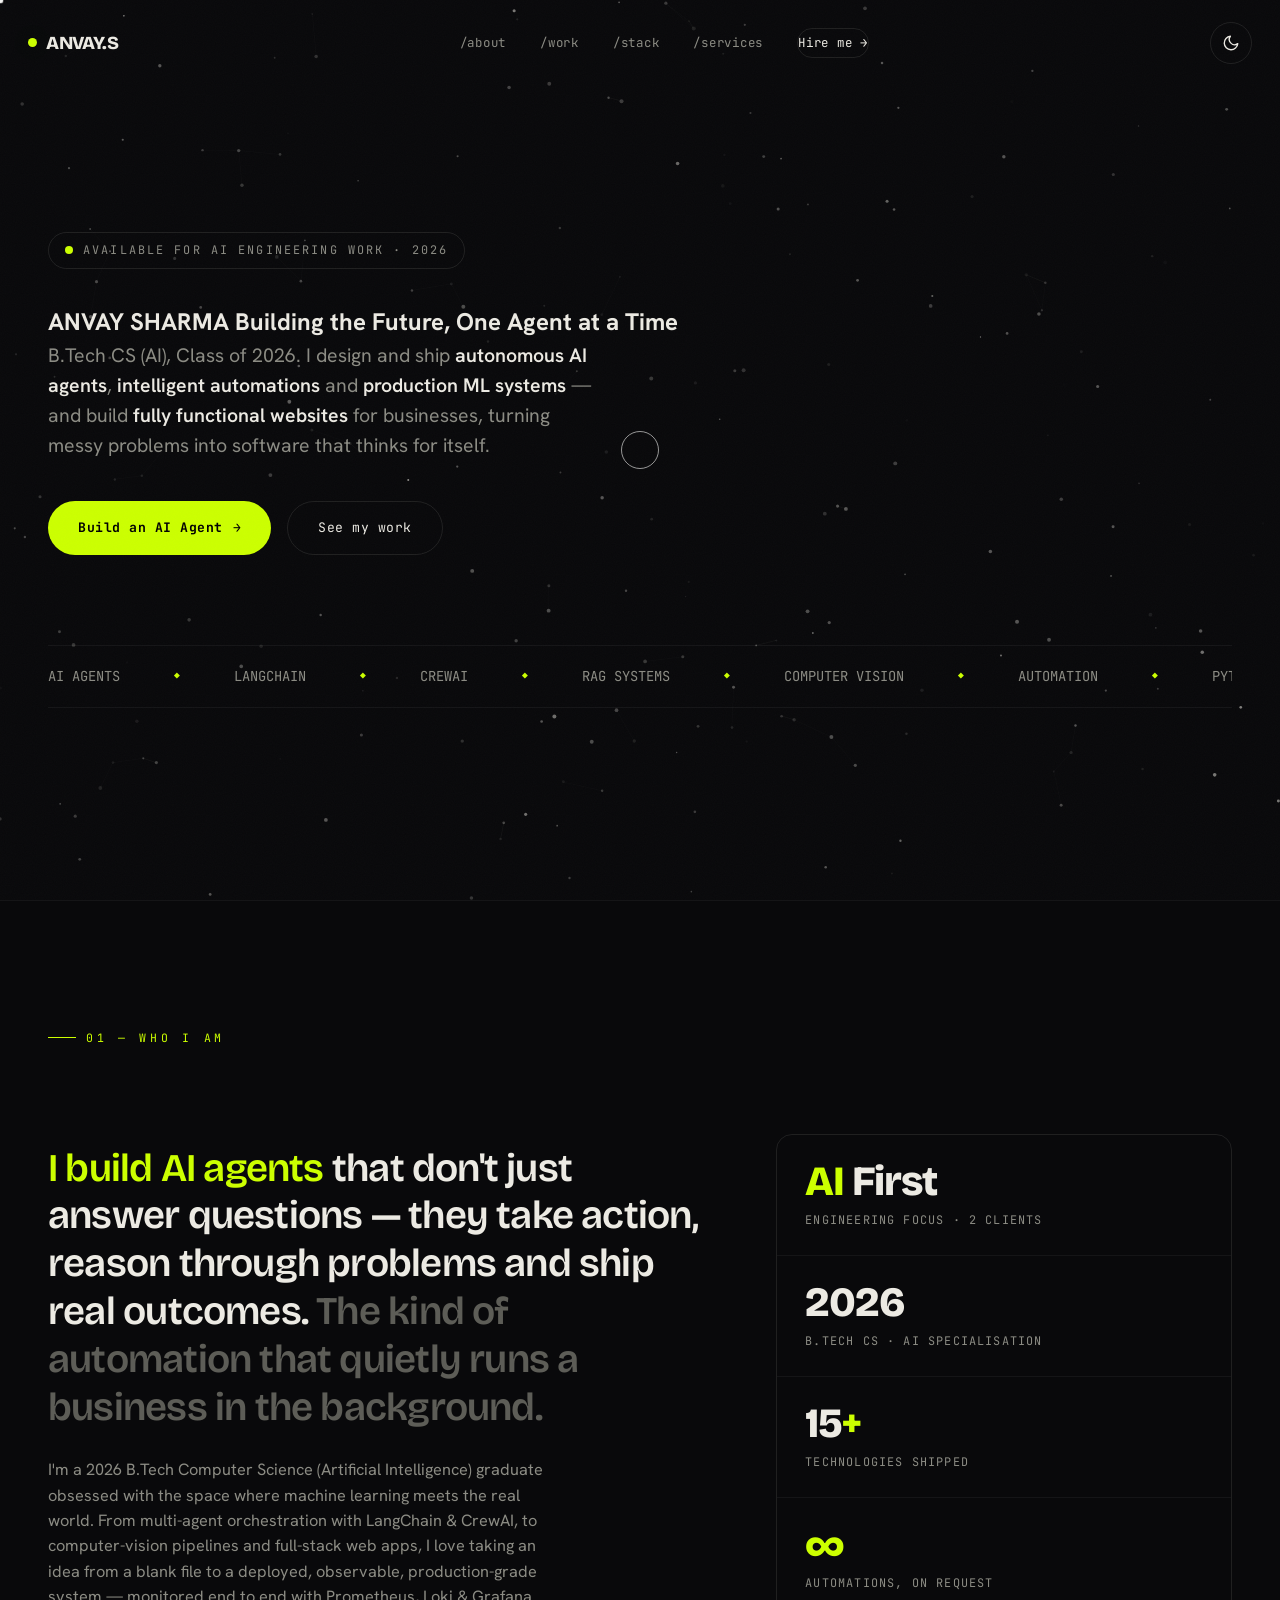
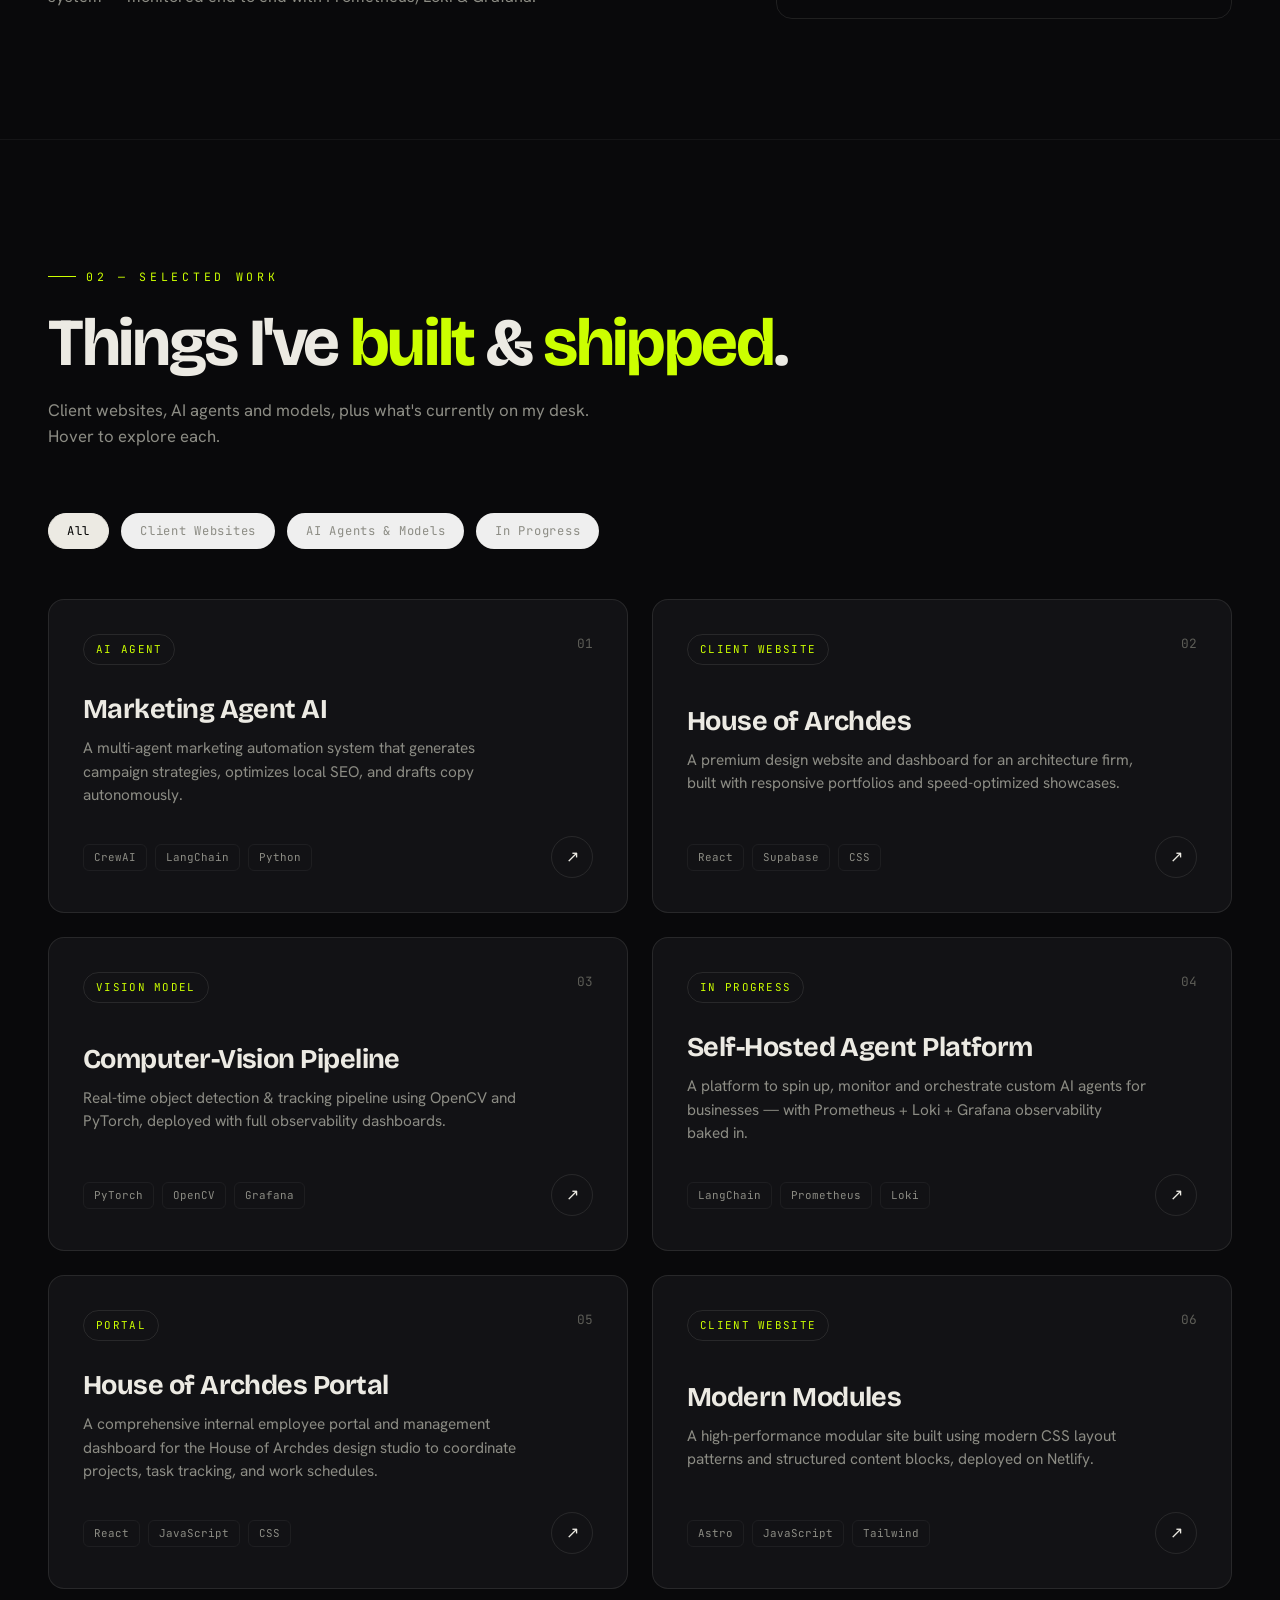
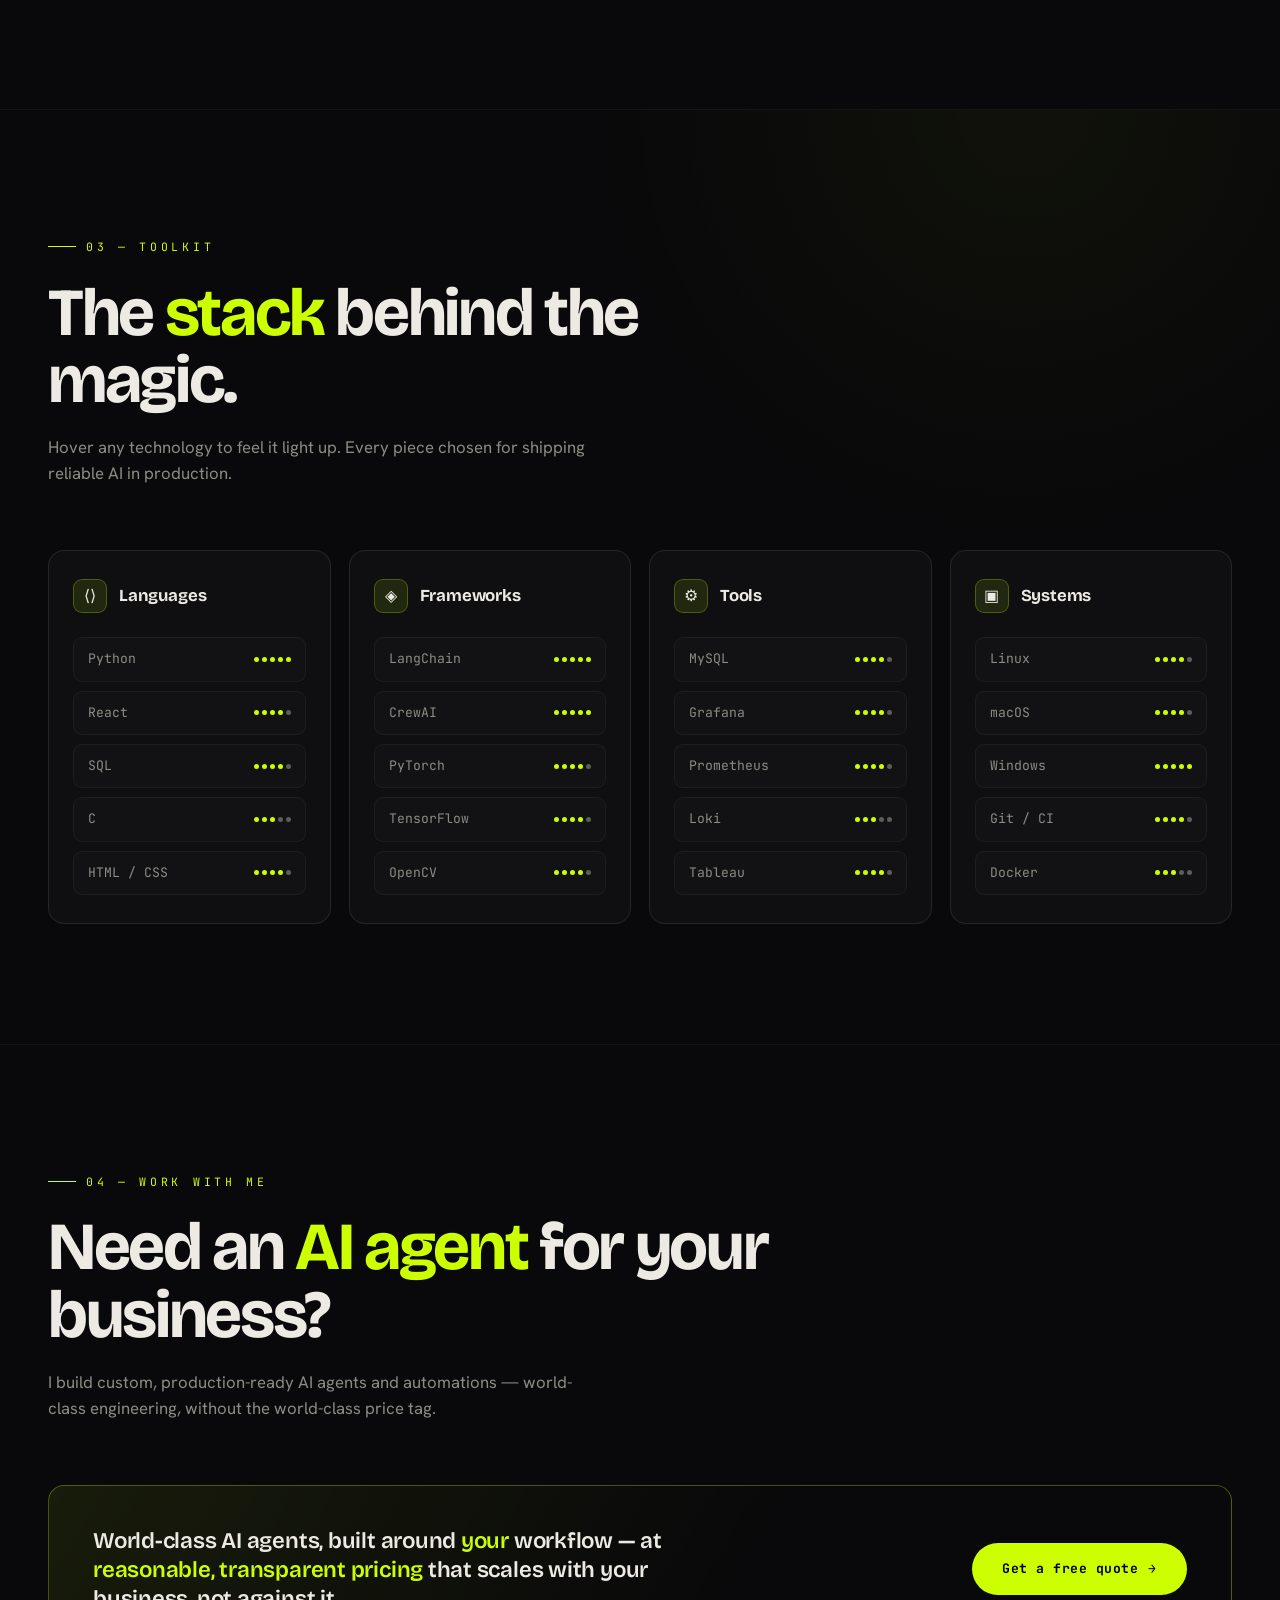
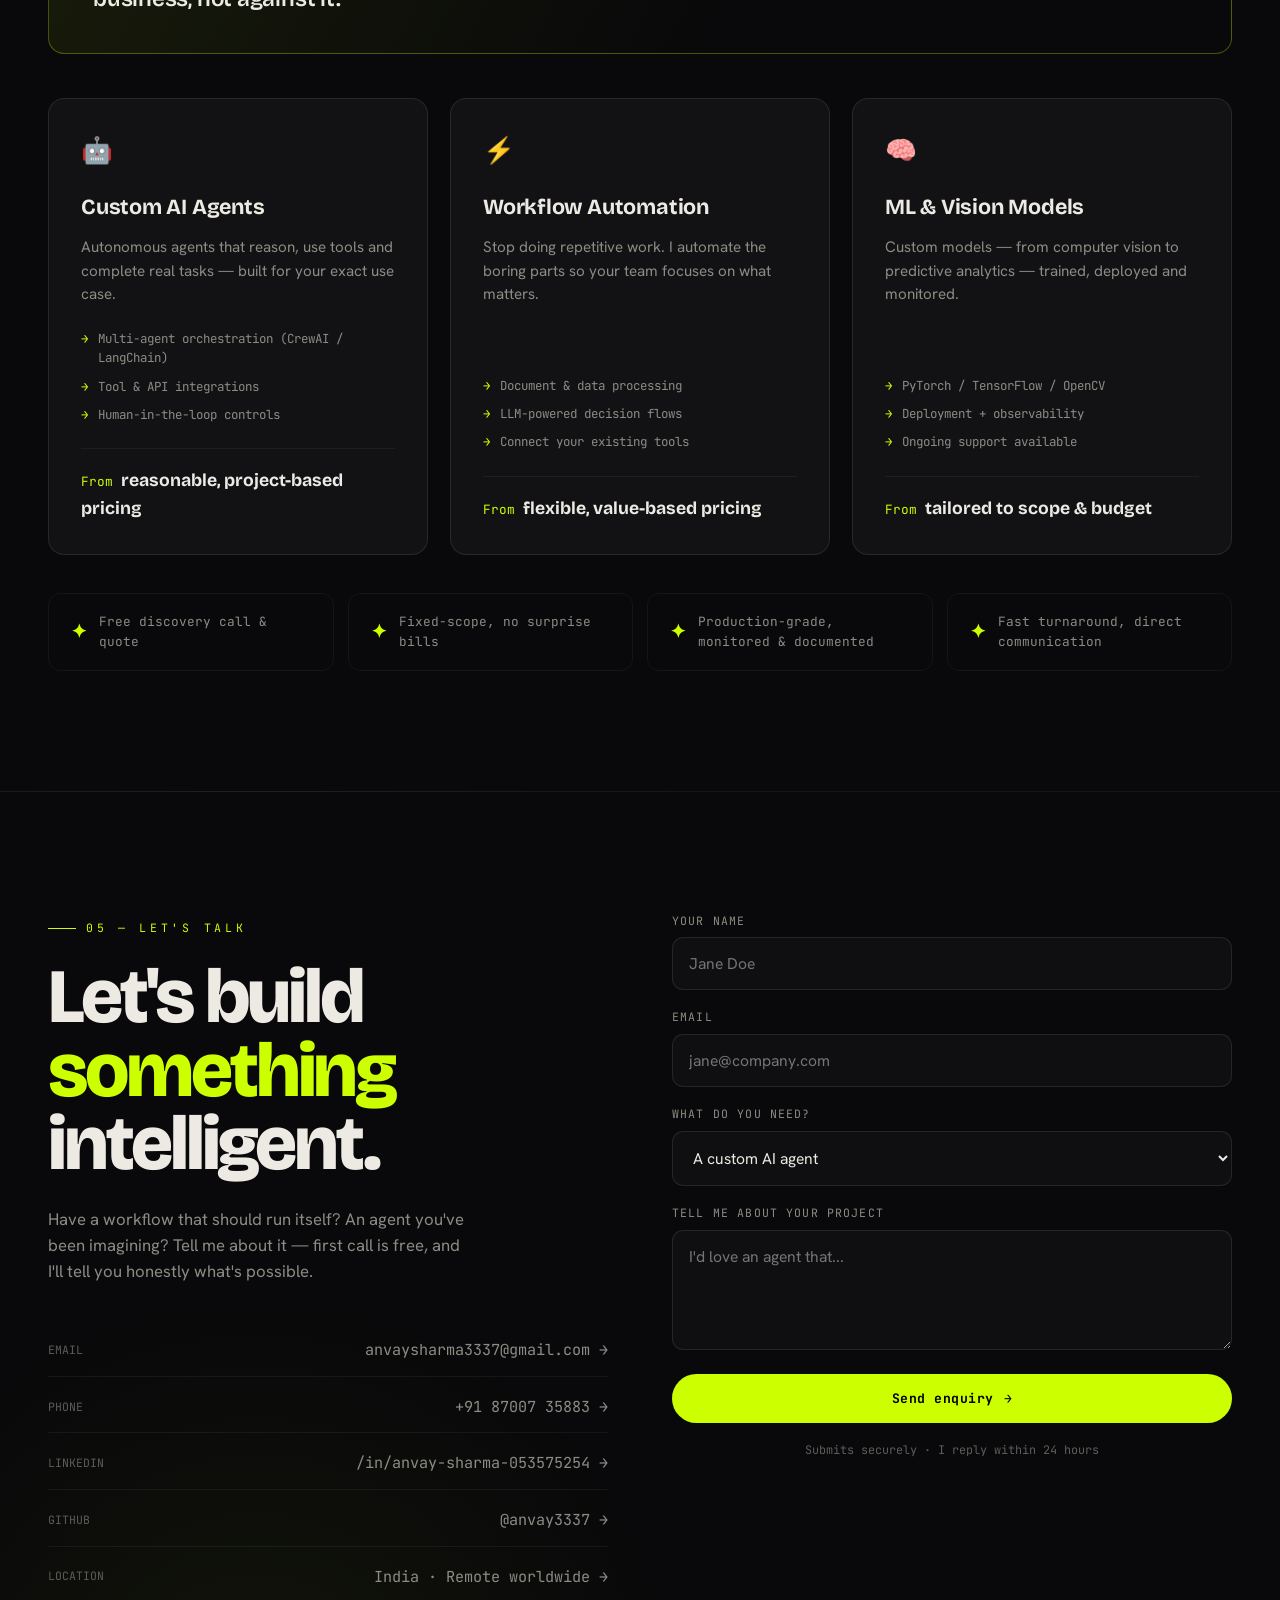
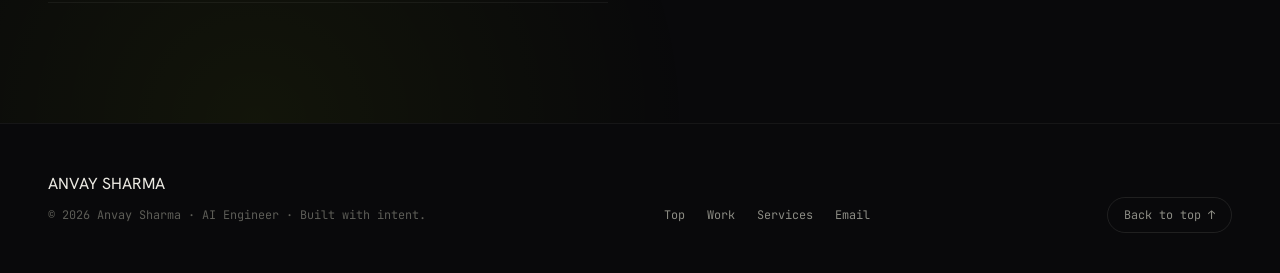
==== anvay-portfolio/index.html @ 5a3b57b2 "Initial commit - portfolio site with local SMTP mailer backend" ====
<!DOCTYPE html>
<html lang="en">
<head>
<meta charset="UTF-8" />
<meta name="viewport" content="width=device-width, initial-scale=1.0" />
<title>Anvay Sharma — Building the Future, One Agent at a Time</title>
<meta name="description" content="Anvay Sharma — AI Engineer. I build world-class AI agents & automations for businesses." />
<link rel="preconnect" href="https://fonts.googleapis.com">
<link rel="preconnect" href="https://fonts.gstatic.com" crossorigin>
<link href="https://fonts.googleapis.com/css2?family=Bricolage+Grotesque:opsz,wght@12..96,400;12..96,600;12..96,700;12..96,800&family=Hanken+Grotesk:wght@400;500;600&family=JetBrains+Mono:wght@400;500;700&display=swap" rel="stylesheet">
<link rel="stylesheet" href="style.css" />
</head>
<body>
<!-- ===================== PRELOADER ===================== -->
<div id="loader">
  <div class="loader-name" id="loaderName"></div>
  <div class="loader-bar"></div>
</div>

<!-- ===================== CUSTOM CURSOR ===================== -->
<div class="cursor-dot" id="cDot"></div>
<div class="cursor-ring" id="cRing"></div>

<!-- ===================== NEURAL CANVAS ===================== -->
<canvas id="neural"></canvas>

<!-- ===================== NAV ===================== -->
<nav id="nav">
  <a href="#hero" class="logo"><span class="dot"></span>ANVAY.S</a>
  <div class="nav-links" id="navLinks">
    <a href="#about">/about</a>
    <a href="#work">/work</a>
    <a href="#stack">/stack</a>
    <a href="#services">/services</a>
    <a href="#contact" class="nav-cta">Hire me →</a>
  </div>
  <button class="theme-toggle" id="themeToggle" aria-label="Toggle light/dark theme">
    <svg class="ic-moon" viewBox="0 0 24 24" fill="none" stroke="currentColor" stroke-width="1.8" stroke-linecap="round" stroke-linejoin="round"><path d="M21 12.8A9 9 0 1 1 11.2 3a7 7 0 0 0 9.8 9.8z"/></svg>
    <svg class="ic-sun" viewBox="0 0 24 24" fill="none" stroke="currentColor" stroke-width="1.8" stroke-linecap="round" stroke-linejoin="round"><circle cx="12" cy="12" r="4.2"/><path d="M12 2v2.5M12 19.5V22M4.2 4.2l1.8 1.8M18 18l1.8 1.8M2 12h2.5M19.5 12H22M4.2 19.8l1.8-1.8M18 6l1.8-1.8"/></svg>
  </button>
  <div class="burger" id="burger"><span></span><span></span><span></span></div>
</nav>

<!-- ===================== HERO ===================== -->
<section id="hero">
  <div class="wrap">
    <div class="hero-status"><span class="live"></span>AVAILABLE FOR AI ENGINEERING WORK · 2026</div>
    <h1 class="hero">
      <span class="line"><span>ANVAY&nbsp;SHARMA</span></span>
      <span class="line tag"><span>Building&nbsp;the&nbsp;Future,</span></span>
      <span class="line tag"><span class="acc">One&nbsp;Agent&nbsp;at&nbsp;a&nbsp;Time</span></span>
    </h1>
    <p class="hero-sub">
      B.Tech CS (AI), Class of 2026. I design and ship <b>autonomous AI agents</b>,
      <b>intelligent automations</b> and <b>production ML systems</b> — and build
      <b>fully functional websites</b> for businesses, turning messy problems into
      software that thinks for itself.
    </p>
    <div class="hero-actions">
      <a href="#services" class="btn btn-primary" data-magnetic>Build an AI Agent <span class="arr">→</span></a>
      <a href="#work" class="btn btn-ghost" data-magnetic>See my work</a>
    </div>

    <div class="hero-marquee">
      <div class="track" id="marqueeTrack">
        <span>AI AGENTS</span><span>LANGCHAIN</span><span>CREWAI</span><span>RAG SYSTEMS</span>
        <span>COMPUTER VISION</span><span>AUTOMATION</span><span>PYTORCH</span><span>TENSORFLOW</span>
      </div>
    </div>
  </div>
</section>

<!-- ===================== ABOUT ===================== -->
<section id="about" class="sec-pad">
  <div class="wrap">
    <div class="sec-head reveal">
      <div class="eyebrow">01 — Who I am</div>
    </div>
    <div class="about-grid">
      <div class="reveal">
        <p class="about-lead">
          <span class="hi">I build AI agents</span> that don't just answer questions —
          they take action, reason through problems and ship real outcomes.
          <span class="dim">The kind of automation that quietly runs a business in the background.</span>
        </p>
        <p class="about-body">
          I'm a 2026 B.Tech Computer Science (Artificial Intelligence) graduate obsessed with the
          space where machine learning meets the real world. From multi-agent orchestration with
          LangChain &amp; CrewAI, to computer-vision pipelines and full-stack web apps, I love taking
          an idea from a blank file to a deployed, observable, production-grade system —
          monitored end to end with Prometheus, Loki &amp; Grafana.
        </p>
      </div>
      <div class="stats reveal d1">
        <div class="stat"><div class="n"><em>AI</em> First</div><div class="l">Engineering Focus · 2 Clients</div></div>
        <div class="stat"><div class="n">2026</div><div class="l">B.Tech CS · AI Specialisation</div></div>
        <div class="stat"><div class="n">15<em>+</em></div><div class="l">Technologies Shipped</div></div>
        <div class="stat"><div class="n"><em>∞</em></div><div class="l">Automations, On Request</div></div>
      </div>
    </div>
  </div>
</section>

<!-- ===================== WORK ===================== -->
<section id="work" class="sec-pad">
  <div class="wrap">
    <div class="sec-head reveal">
      <div class="eyebrow">02 — Selected work</div>
      <h2>Things I've <em>built</em> &amp; <em>shipped</em>.</h2>
      <p>Client websites, AI agents and models, plus what's currently on my desk. Hover to explore each.</p>
    </div>

    <div class="filters reveal d1">
      <button class="filter active" data-filter="all">All</button>
      <button class="filter" data-filter="web">Client Websites</button>
      <button class="filter" data-filter="ai">AI Agents &amp; Models</button>
      <button class="filter" data-filter="wip">In Progress</button>
    </div>

    <!-- =========================================================
         ✏️  EDIT YOUR PROJECTS HERE
         Change data-cat (web / ai / wip), titles, descriptions,
         tech tags and the link in each <a> wrapper / wc-go.
         ========================================================= -->
    <div class="work-grid" id="workGrid">

      <!-- AI AGENT -->
      <div class="work-card reveal" data-cat="ai" data-tilt>
        <div class="wc-top"><span class="wc-tag">AI Agent</span><span class="wc-idx">01</span></div>
        <div class="wc-body">
          <h3>Marketing Agent AI</h3>
          <p>A multi-agent marketing automation system that generates campaign strategies, optimizes local SEO, and drafts copy autonomously.</p>
        </div>
        <div class="wc-foot">
          <div class="wc-stack"><span>CrewAI</span><span>LangChain</span><span>Python</span></div>
          <a href="https://marketingagentai.netlify.app/" class="wc-go" aria-label="View project" target="_blank" rel="noopener noreferrer">↗</a>
        </div>
      </div>

      <!-- CLIENT WEBSITE -->
      <div class="work-card reveal d1" data-cat="web" data-tilt>
        <div class="wc-top"><span class="wc-tag">Client Website</span><span class="wc-idx">02</span></div>
        <div class="wc-body">
          <h3>House of Archdes</h3>
          <p>A premium design website and dashboard for an architecture firm, built with responsive portfolios and speed-optimized showcases.</p>
        </div>
        <div class="wc-foot">
          <div class="wc-stack"><span>React</span><span>Supabase</span><span>CSS</span></div>
          <a href="https://www.houseofarchdes.com/" class="wc-go" aria-label="View project" target="_blank" rel="noopener noreferrer">↗</a>
        </div>
      </div>

      <!-- AI MODEL -->
      <div class="work-card reveal d2" data-cat="ai" data-tilt>
        <div class="wc-top"><span class="wc-tag">Vision Model</span><span class="wc-idx">03</span></div>
        <div class="wc-body">
          <h3>Computer-Vision Pipeline</h3>
          <p>Real-time object detection &amp; tracking pipeline using OpenCV and PyTorch, deployed with full observability dashboards.</p>
        </div>
        <div class="wc-foot">
          <div class="wc-stack"><span>PyTorch</span><span>OpenCV</span><span>Grafana</span></div>
          <a href="#" class="wc-go" aria-label="View project">↗</a>
        </div>
      </div>

      <!-- WIP -->
      <div class="work-card reveal d3" data-cat="wip" data-tilt>
        <div class="wc-top"><span class="wc-tag">In Progress</span><span class="wc-idx">04</span></div>
        <div class="wc-body">
          <h3>Self-Hosted Agent Platform</h3>
          <p>A platform to spin up, monitor and orchestrate custom AI agents for businesses — with Prometheus + Loki + Grafana observability baked in.</p>
        </div>
        <div class="wc-foot">
          <div class="wc-stack"><span>LangChain</span><span>Prometheus</span><span>Loki</span></div>
          <a href="#" class="wc-go" aria-label="View project">↗</a>
        </div>
      </div>

      <!-- PORTAL -->
      <div class="work-card reveal" data-cat="web" data-tilt>
        <div class="wc-top"><span class="wc-tag">Portal</span><span class="wc-idx">05</span></div>
        <div class="wc-body">
          <h3>House of Archdes Portal</h3>
          <p>A comprehensive internal employee portal and management dashboard for the House of Archdes design studio to coordinate projects, task tracking, and work schedules.</p>
        </div>
        <div class="wc-foot">
          <div class="wc-stack"><span>React</span><span>JavaScript</span><span>CSS</span></div>
          <a href="https://hoaportal.netlify.app/" class="wc-go" aria-label="View project" target="_blank" rel="noopener noreferrer">↗</a>
        </div>
      </div>

      <!-- CLIENT WEBSITE -->
      <div class="work-card reveal d1" data-cat="web" data-tilt>
        <div class="wc-top"><span class="wc-tag">Client Website</span><span class="wc-idx">06</span></div>
        <div class="wc-body">
          <h3>Modern Modules</h3>
          <p>A high-performance modular site built using modern CSS layout patterns and structured content blocks, deployed on Netlify.</p>
        </div>
        <div class="wc-foot">
          <div class="wc-stack"><span>Astro</span><span>JavaScript</span><span>Tailwind</span></div>
          <a href="https://modern-modules.netlify.app/" class="wc-go" aria-label="View project" target="_blank" rel="noopener noreferrer">↗</a>
        </div>
      </div>

    </div>
  </div>
</section>

<!-- ===================== TECH STACK ===================== -->
<section id="stack" class="sec-pad">
  <div class="wrap">
    <div class="sec-head reveal">
      <div class="eyebrow">03 — Toolkit</div>
      <h2>The <em>stack</em> behind the magic.</h2>
      <p>Hover any technology to feel it light up. Every piece chosen for shipping reliable AI in production.</p>
    </div>

    <div class="stack-cats">
      <div class="cat reveal" data-tilt>
        <div class="cat-h"><div class="ic">⟨⟩</div><h4>Languages</h4></div>
        <div class="chips">
          <div class="chip">Python <span class="lvl"><i class="on"></i><i class="on"></i><i class="on"></i><i class="on"></i><i class="on"></i></span></div>
          <div class="chip">React <span class="lvl"><i class="on"></i><i class="on"></i><i class="on"></i><i class="on"></i><i></i></span></div>
          <div class="chip">SQL <span class="lvl"><i class="on"></i><i class="on"></i><i class="on"></i><i class="on"></i><i></i></span></div>
          <div class="chip">C <span class="lvl"><i class="on"></i><i class="on"></i><i class="on"></i><i></i><i></i></span></div>
          <div class="chip">HTML / CSS <span class="lvl"><i class="on"></i><i class="on"></i><i class="on"></i><i class="on"></i><i></i></span></div>
        </div>
      </div>

      <div class="cat reveal d1" data-tilt>
        <div class="cat-h"><div class="ic">◈</div><h4>Frameworks</h4></div>
        <div class="chips">
          <div class="chip">LangChain <span class="lvl"><i class="on"></i><i class="on"></i><i class="on"></i><i class="on"></i><i class="on"></i></span></div>
          <div class="chip">CrewAI <span class="lvl"><i class="on"></i><i class="on"></i><i class="on"></i><i class="on"></i><i class="on"></i></span></div>
          <div class="chip">PyTorch <span class="lvl"><i class="on"></i><i class="on"></i><i class="on"></i><i class="on"></i><i></i></span></div>
          <div class="chip">TensorFlow <span class="lvl"><i class="on"></i><i class="on"></i><i class="on"></i><i class="on"></i><i></i></span></div>
          <div class="chip">OpenCV <span class="lvl"><i class="on"></i><i class="on"></i><i class="on"></i><i class="on"></i><i></i></span></div>
        </div>
      </div>

      <div class="cat reveal d2" data-tilt>
        <div class="cat-h"><div class="ic">⚙</div><h4>Tools</h4></div>
        <div class="chips">
          <div class="chip">MySQL <span class="lvl"><i class="on"></i><i class="on"></i><i class="on"></i><i class="on"></i><i></i></span></div>
          <div class="chip">Grafana <span class="lvl"><i class="on"></i><i class="on"></i><i class="on"></i><i class="on"></i><i></i></span></div>
          <div class="chip">Prometheus <span class="lvl"><i class="on"></i><i class="on"></i><i class="on"></i><i class="on"></i><i></i></span></div>
          <div class="chip">Loki <span class="lvl"><i class="on"></i><i class="on"></i><i class="on"></i><i></i><i></i></span></div>
          <div class="chip">Tableau <span class="lvl"><i class="on"></i><i class="on"></i><i class="on"></i><i class="on"></i><i></i></span></div>
        </div>
      </div>

      <div class="cat reveal d3" data-tilt>
        <div class="cat-h"><div class="ic">▣</div><h4>Systems</h4></div>
        <div class="chips">
          <div class="chip">Linux <span class="lvl"><i class="on"></i><i class="on"></i><i class="on"></i><i class="on"></i><i></i></span></div>
          <div class="chip">macOS <span class="lvl"><i class="on"></i><i class="on"></i><i class="on"></i><i class="on"></i><i></i></span></div>
          <div class="chip">Windows <span class="lvl"><i class="on"></i><i class="on"></i><i class="on"></i><i class="on"></i><i class="on"></i></span></div>
          <div class="chip">Git / CI <span class="lvl"><i class="on"></i><i class="on"></i><i class="on"></i><i class="on"></i><i></i></span></div>
          <div class="chip">Docker <span class="lvl"><i class="on"></i><i class="on"></i><i class="on"></i><i></i><i></i></span></div>
        </div>
      </div>
    </div>
  </div>
</section>

<!-- ===================== SERVICES / HIRE ME ===================== -->
<section id="services" class="sec-pad">
  <div class="wrap">
    <div class="sec-head reveal">
      <div class="eyebrow">04 — Work with me</div>
      <h2>Need an <em>AI agent</em> for your business?</h2>
      <p>I build custom, production-ready AI agents and automations — world-class engineering, without the world-class price tag.</p>
    </div>

    <div class="svc-banner reveal">
      <p>World-class AI agents, built around <span>your</span> workflow — at <span>reasonable, transparent pricing</span> that scales with your business, not against it.</p>
      <a href="#contact" class="btn btn-primary" data-magnetic>Get a free quote <span class="arr">→</span></a>
    </div>

    <div class="svc-grid">
      <div class="svc reveal" data-tilt>
        <div class="svc-ic">🤖</div>
        <h3>Custom AI Agents</h3>
        <p>Autonomous agents that reason, use tools and complete real tasks — built for your exact use case.</p>
        <ul>
          <li>Multi-agent orchestration (CrewAI / LangChain)</li>
          <li>Tool &amp; API integrations</li>
          <li>Human-in-the-loop controls</li>
        </ul>
        <div class="price">From <b>reasonable, project-based pricing</b></div>
      </div>

      <div class="svc reveal d1" data-tilt>
        <div class="svc-ic">⚡</div>
        <h3>Workflow Automation</h3>
        <p>Stop doing repetitive work. I automate the boring parts so your team focuses on what matters.</p>
        <ul>
          <li>Document &amp; data processing</li>
          <li>LLM-powered decision flows</li>
          <li>Connect your existing tools</li>
        </ul>
        <div class="price">From <b>flexible, value-based pricing</b></div>
      </div>

      <div class="svc reveal d2" data-tilt>
        <div class="svc-ic">🧠</div>
        <h3>ML &amp; Vision Models</h3>
        <p>Custom models — from computer vision to predictive analytics — trained, deployed and monitored.</p>
        <ul>
          <li>PyTorch / TensorFlow / OpenCV</li>
          <li>Deployment + observability</li>
          <li>Ongoing support available</li>
        </ul>
        <div class="price">From <b>tailored to scope &amp; budget</b></div>
      </div>
    </div>

    <div class="value-strip reveal d1">
      <div><b>✦</b> Free discovery call &amp; quote</div>
      <div><b>✦</b> Fixed-scope, no surprise bills</div>
      <div><b>✦</b> Production-grade, monitored &amp; documented</div>
      <div><b>✦</b> Fast turnaround, direct communication</div>
    </div>
  </div>
</section>

<!-- ===================== CONTACT ===================== -->
<section id="contact" class="sec-pad">
  <div class="wrap">
    <div class="contact-grid">
      <div class="contact-left reveal">
        <div class="eyebrow">05 — Let's talk</div>
        <h2>Let's build <em>something</em> intelligent.</h2>
        <p>Have a workflow that should run itself? An agent you've been imagining? Tell me about it — first call is free, and I'll tell you honestly what's possible.</p>
        <div class="contact-meta">
          <!-- ✏️ EDIT: your real email / links below -->
          <a href="mailto:anvaysharma3337@gmail.com"><span>EMAIL</span>anvaysharma3337@gmail.com →</a>
          <a href="tel:8700735883"><span>PHONE</span>+91 87007 35883 →</a>
          <a href="https://www.linkedin.com/in/anvay-sharma-053575254"><span>LINKEDIN</span>/in/anvay-sharma-053575254 →</a>
          <a href="https://github.com/anvay3337"><span>GITHUB</span>@anvay3337 →</a>
          <a href="#"><span>LOCATION</span>India · Remote worldwide →</a>
        </div>
      </div>

      <div class="reveal d1">
        <div class="form" id="contactForm">
          <div class="field">
            <label for="name">Your name</label>
            <input type="text" id="name" placeholder="Jane Doe" />
          </div>
          <div class="field">
            <label for="email">Email</label>
            <input type="email" id="email" placeholder="jane@company.com" />
          </div>
          <div class="field">
            <label for="type">What do you need?</label>
            <select id="type">
              <option>A custom AI agent</option>
              <option>Workflow automation</option>
              <option>An ML / vision model</option>
              <option>A website or web app</option>
              <option>Not sure yet — let's chat</option>
            </select>
          </div>
          <div class="field">
            <label for="msg">Tell me about your project</label>
            <textarea id="msg" placeholder="I'd love an agent that..."></textarea>
          </div>
          <button class="btn btn-primary" id="sendBtn" data-magnetic>Send enquiry <span class="arr">→</span></button>
          <p class="form-note" id="formNote">Submits securely · I reply within 24 hours</p>
        </div>
      </div>
    </div>
  </div>
</section>

<!-- ===================== FOOTER ===================== -->
<footer>
  <div class="wrap">
    <div class="foot big">ANVAY SHARMA</div>
    <div class="foot">
      <small>© 2026 Anvay Sharma · AI Engineer · Built with intent.</small>
      <div class="foot-links">
        <a href="#hero">Top</a>
        <a href="#work">Work</a>
        <a href="#services">Services</a>
        <a href="mailto:anvaysharma3337@gmail.com">Email</a>
      </div>
      <a href="#hero" class="totop" data-magnetic>Back to top ↑</a>
    </div>
  </div>
</footer>
<script src="script.js"></script>
</body>
</html>
---- anvay-portfolio/style.css ----
/* =================================================================
   DESIGN TOKENS
   ================================================================= */
:root{
  --bg:        #09090b;
  --bg-2:      #0f0f12;
  --bg-card:   #121215;
  --ink:       #ECEAE3;
  --muted:     #8c8c84;
  --muted-2:   #5d5d57;
  --acid:      #CCFF00;        /* electric lime — the signature */
  --acid-dim:  #9bc400;
  --line:      rgba(236,234,227,0.10);
  --line-soft: rgba(236,234,227,0.055);
  --glow:      0 0 60px rgba(204,255,0,0.25);
  --acc:       #CCFF00;        /* readable accent (text) — bright in dark mode */
  --r:         16px;
  --maxw:      1240px;
  --ease:      cubic-bezier(0.16, 1, 0.3, 1);
}

/* ---------- LIGHT THEME ---------- */
body.light{
  --bg:        #F3F1E9;
  --bg-2:      #FBFAF5;
  --bg-card:   #FFFFFF;
  --ink:       #14140F;
  --muted:     #6b6b61;
  --muted-2:   #a3a399;
  --acid:      #CCFF00;        /* keep lime bright for fills/glows */
  --acc:       #4f7000;        /* deep lime for legible accent text */
  --line:      rgba(20,20,15,0.12);
  --line-soft: rgba(20,20,15,0.07);
  --glow:      0 0 50px rgba(204,255,0,0.45);
}
/* foreground accent text uses --acc so it stays legible in light mode */
.eyebrow,.hero h1 .acc,.sec-head h2 em,.about-lead .hi,.wc-tag,
.contact-left h2 em,.svc .price,.value-strip b,
.contact-meta a:hover,.foot-links a:hover{color:var(--acc);}
.eyebrow::before{background:var(--acc);}
.svc li::before{color:var(--acc);}
body.light::after{opacity:0.015;}

/* =================================================================
   RESET / BASE
   ================================================================= */
*{margin:0;padding:0;box-sizing:border-box;}
html{scroll-behavior:smooth;}
body{
  background:var(--bg);
  color:var(--ink);
  font-family:'Hanken Grotesk',sans-serif;
  font-weight:400;
  line-height:1.55;
  overflow-x:hidden;
  -webkit-font-smoothing:antialiased;
  cursor:none;
  transition:background .5s var(--ease),color .5s var(--ease);
}
@media (pointer:coarse){ body{cursor:auto;} }
a{color:inherit;text-decoration:none;}
img{max-width:100%;display:block;}
::selection{background:var(--acid);color:#000;}

/* subtle film grain overlay */
body::after{
  content:"";position:fixed;inset:0;pointer-events:none;z-index:9998;
  opacity:0.025;
  background-image:url("data:image/svg+xml,%3Csvg xmlns='http://www.w3.org/2000/svg' width='120' height='120'%3E%3Cfilter id='n'%3E%3CfeTurbulence type='fractalNoise' baseFrequency='0.9' numOctaves='3'/%3E%3C/filter%3E%3Crect width='100%25' height='100%25' filter='url(%23n)'/%3E%3C/svg%3E");
}

/* =================================================================
   CANVAS  (mouse-reactive neural net)
   ================================================================= */
#neural{position:fixed;inset:0;z-index:0;pointer-events:none;}

/* =================================================================
   CUSTOM CURSOR
   ================================================================= */
.cursor-dot,.cursor-ring{
  position:fixed;top:0;left:0;z-index:9999;pointer-events:none;
  border-radius:50%;transform:translate(-50%,-50%);
  mix-blend-mode:difference;
}
.cursor-dot{width:7px;height:7px;background:#fff;transition:width .25s,height .25s;}
.cursor-ring{
  width:38px;height:38px;border:1px solid rgba(255,255,255,.6);
  transition:width .3s var(--ease),height .3s var(--ease),
             background .3s, border-color .3s;
}
.cursor-ring.hover{width:64px;height:64px;background:rgba(204,255,0,.15);border-color:var(--acid);}
.cursor-ring.text{width:8px;height:8px;background:#fff;border-color:transparent;}
@media (pointer:coarse){.cursor-dot,.cursor-ring{display:none;}}

/* =================================================================
   PRELOADER
   ================================================================= */
#loader{
  position:fixed;inset:0;z-index:10000;background:var(--bg);
  display:flex;align-items:center;justify-content:center;
  transition:opacity .6s,visibility .6s;
}
#loader.done{opacity:0;visibility:hidden;}
.loader-name{
  font-family:'Bricolage Grotesque';font-weight:800;
  font-size:clamp(2rem,9vw,6rem);letter-spacing:-.04em;
  color:var(--ink);overflow:hidden;display:flex;
}
.loader-name span{
  display:inline-block;transform:translateY(110%);
  animation:loadUp .8s var(--ease) forwards;
}
@keyframes loadUp{to{transform:translateY(0);}}
.loader-bar{
  position:absolute;bottom:0;left:0;height:3px;background:var(--acid);
  width:0;animation:loadBar 1.6s var(--ease) forwards;box-shadow:var(--glow);
}
@keyframes loadBar{to{width:100%;}}

/* =================================================================
   LAYOUT HELPERS
   ================================================================= */
.wrap{max-width:var(--maxw);margin:0 auto;padding:0 28px;position:relative;z-index:2;}
section{position:relative;z-index:2;}
.eyebrow{
  font-family:'JetBrains Mono';font-size:.72rem;letter-spacing:.32em;
  text-transform:uppercase;color:var(--acid);display:inline-flex;
  align-items:center;gap:10px;margin-bottom:24px;
}
.eyebrow::before{content:"";width:28px;height:1px;background:var(--acid);display:inline-block;}

/* reveal animation */
.reveal{opacity:0;transform:translateY(40px);transition:opacity .9s var(--ease),transform .9s var(--ease);}
.reveal.in{opacity:1;transform:none;}
.reveal.d1{transition-delay:.08s;} .reveal.d2{transition-delay:.16s;}
.reveal.d3{transition-delay:.24s;} .reveal.d4{transition-delay:.32s;}

/* =================================================================
   NAV
   ================================================================= */
nav{
  position:fixed;top:0;left:0;width:100%;z-index:900;
  display:flex;align-items:center;justify-content:space-between;
  padding:22px 28px;transition:padding .4s,background .4s,backdrop-filter .4s;
  max-width:100vw;
}
nav.scrolled{
  padding:14px 28px;background:rgba(9,9,11,.72);
  backdrop-filter:blur(14px);border-bottom:1px solid var(--line-soft);
}
.logo{
  font-family:'Bricolage Grotesque';font-weight:800;font-size:1.15rem;
  letter-spacing:-.02em;display:flex;align-items:center;gap:9px;
}
.logo .dot{width:9px;height:9px;border-radius:50%;background:var(--acid);box-shadow:var(--glow);
  animation:pulse 2.4s infinite;}
@keyframes pulse{0%,100%{transform:scale(1);opacity:1;}50%{transform:scale(1.4);opacity:.6;}}
.nav-links{display:flex;gap:34px;align-items:center;}
.nav-links a{
  font-family:'JetBrains Mono';font-size:.78rem;letter-spacing:.06em;
  color:var(--muted);position:relative;padding:4px 0;transition:color .3s;
}
.nav-links a::after{content:"";position:absolute;left:0;bottom:-2px;width:0;height:1px;background:var(--acid);transition:width .35s var(--ease);}
.nav-links a:hover{color:var(--ink);}
.nav-links a:hover::after{width:100%;}
.nav-cta{
  border:1px solid var(--line);padding:9px 18px;border-radius:100px;
  color:var(--ink)!important;transition:all .35s var(--ease);
}
.nav-cta:hover{background:var(--acid);color:#000!important;border-color:var(--acid);}
.nav-cta::after{display:none;}
/* theme toggle */
.theme-toggle{
  width:42px;height:42px;border-radius:50%;border:1px solid var(--line);
  display:grid;place-items:center;background:transparent;color:var(--ink);
  cursor:none;transition:all .35s var(--ease);flex-shrink:0;
}
.theme-toggle:hover{background:var(--acid);color:#000;border-color:var(--acid);transform:rotate(20deg);}
.theme-toggle svg{width:18px;height:18px;}
.theme-toggle .ic-sun{display:none;}
body.light .theme-toggle .ic-sun{display:block;}
body.light .theme-toggle .ic-moon{display:none;}
@media(max-width:820px){.theme-toggle{margin-right:54px;}}
.burger{display:none;flex-direction:column;gap:5px;}
.burger span{width:24px;height:2px;background:var(--ink);transition:.3s;}
@media(max-width:820px){
  .nav-links{
    position:fixed;top:0;right:0;height:100vh;width:min(78vw,320px);
    flex-direction:column;justify-content:center;align-items:flex-start;
    padding:0 38px;gap:26px;background:var(--bg-2);
    border-left:1px solid var(--line);transform:translateX(100%);
    transition:transform .5s var(--ease);
  }
  .nav-links.open{transform:translateX(0);}
  .nav-links a{font-size:1.1rem;}
  .burger{display:flex;z-index:901;}
  .burger.open span:nth-child(1){transform:translateY(7px) rotate(45deg);}
  .burger.open span:nth-child(2){opacity:0;}
  .burger.open span:nth-child(3){transform:translateY(-7px) rotate(-45deg);}
}

/* =================================================================
   HERO
   ================================================================= */
#hero{min-height:100vh;display:flex;align-items:center;padding:120px 0 80px;}
.hero-status{
  font-family:'JetBrains Mono';font-size:.74rem;letter-spacing:.18em;
  color:var(--muted);display:inline-flex;align-items:center;gap:10px;
  border:1px solid var(--line);padding:8px 16px;border-radius:100px;margin-bottom:34px;
}
.hero-status .live{width:8px;height:8px;border-radius:50%;background:var(--acid);
  box-shadow:0 0 0 0 rgba(204,255,0,.6);animation:live 1.8s infinite;}
@keyframes live{0%{box-shadow:0 0 0 0 rgba(204,255,0,.5);}70%{box-shadow:0 0 0 10px rgba(204,255,0,0);}100%{box-shadow:0 0 0 0 rgba(204,255,0,0);}}
.hero h1{
  font-family:'Bricolage Grotesque';font-weight:800;
  font-size:clamp(2.8rem,9vw,8.2rem);line-height:.92;letter-spacing:-.045em;
  margin-bottom:30px;
}
.hero h1 .line{display:block;overflow:hidden;}
.hero h1 .line span{display:inline-block;transform:translateY(105%);
  animation:heroUp 1s var(--ease) forwards;}
.hero h1 .line:nth-child(2) span{animation-delay:.12s;}
.hero h1 .line:nth-child(3) span{animation-delay:.24s;}
@keyframes heroUp{to{transform:translateY(0);}}
.hero h1 .out{
  -webkit-text-stroke:1.5px var(--ink);color:transparent;
}
.hero h1 .acc{color:var(--acid);}
.hero h1 .tag{font-size:clamp(1.5rem,4.6vw,4rem);line-height:1.04;letter-spacing:-.03em;}
.hero h1 .line:nth-child(2){margin-top:.14em;}
.hero-sub{
  max-width:560px;font-size:clamp(1rem,2vw,1.22rem);color:var(--muted);
  margin-bottom:40px;opacity:0;animation:fadeIn 1s var(--ease) .5s forwards;
}
.hero-sub b{color:var(--ink);font-weight:600;}
@keyframes fadeIn{to{opacity:1;}}
.hero-actions{display:flex;gap:16px;flex-wrap:wrap;opacity:0;animation:fadeIn 1s var(--ease) .65s forwards;}
.btn{
  font-family:'JetBrains Mono';font-size:.82rem;letter-spacing:.04em;
  padding:16px 30px;border-radius:100px;display:inline-flex;align-items:center;gap:10px;
  transition:transform .25s var(--ease),background .3s,color .3s,box-shadow .3s;
  will-change:transform;
}
.btn-primary{background:var(--acid);color:#000;font-weight:700;}
.btn-primary:hover{box-shadow:var(--glow);}
.btn-ghost{border:1px solid var(--line);color:var(--ink);}
.btn-ghost:hover{border-color:var(--ink);}
.btn .arr{transition:transform .3s var(--ease);}
.btn:hover .arr{transform:translateX(4px);}

.hero-marquee{
  margin-top:90px;border-top:1px solid var(--line-soft);border-bottom:1px solid var(--line-soft);
  padding:18px 0;overflow:hidden;white-space:nowrap;opacity:0;animation:fadeIn 1s var(--ease) .8s forwards;
}
.hero-marquee .track{display:inline-flex;gap:54px;animation:scroll 28s linear infinite;}
.hero-marquee:hover .track{animation-play-state:paused;}
.hero-marquee span{font-family:'JetBrains Mono';font-size:.86rem;color:var(--muted);
  display:inline-flex;align-items:center;gap:54px;}
.hero-marquee span::after{content:"◆";color:var(--acid);font-size:.6rem;}
@keyframes scroll{to{transform:translateX(-50%);}}

/* =================================================================
   SECTION TITLES
   ================================================================= */
.sec-pad{padding:120px 0;}
.sec-head{margin-bottom:64px;max-width:760px;}
.sec-head h2{
  font-family:'Bricolage Grotesque';font-weight:700;
  font-size:clamp(2.1rem,5.5vw,4.2rem);line-height:1;letter-spacing:-.035em;
}
.sec-head h2 em{color:var(--acid);font-style:normal;}
.sec-head p{color:var(--muted);font-size:1.05rem;margin-top:20px;max-width:560px;}
.sec-num{font-family:'JetBrains Mono';font-size:.8rem;color:var(--muted-2);}

/* =================================================================
   ABOUT
   ================================================================= */
#about{border-top:1px solid var(--line-soft);}
.about-grid{display:grid;grid-template-columns:1.3fr .9fr;gap:70px;align-items:center;}
.about-lead{font-family:'Bricolage Grotesque';font-weight:600;
  font-size:clamp(1.5rem,3.4vw,2.45rem);line-height:1.22;letter-spacing:-.02em;}
.about-lead .hi{color:var(--acid);}
.about-lead .dim{color:var(--muted-2);}
.about-body{color:var(--muted);margin-top:26px;font-size:1.02rem;max-width:520px;}
.stats{display:flex;flex-direction:column;gap:0;border:1px solid var(--line);border-radius:var(--r);overflow:hidden;}
.stat{padding:26px 28px;border-bottom:1px solid var(--line-soft);transition:background .35s,padding-left .35s var(--ease);}
.stat:last-child{border-bottom:none;}
.stat:hover{background:var(--bg-card);padding-left:38px;}
.stat .n{font-family:'Bricolage Grotesque';font-weight:800;font-size:2.6rem;letter-spacing:-.03em;color:var(--ink);line-height:1;}
.stat .n em{color:var(--acid);font-style:normal;}
.stat .l{font-family:'JetBrains Mono';font-size:.74rem;letter-spacing:.1em;text-transform:uppercase;color:var(--muted);margin-top:8px;}
@media(max-width:820px){.about-grid{grid-template-columns:1fr;gap:44px;}}

/* =================================================================
   WORK
   ================================================================= */
#work{border-top:1px solid var(--line-soft);}
.filters{display:flex;gap:12px;flex-wrap:wrap;margin-bottom:50px;}
.filter{
  font-family:'JetBrains Mono';font-size:.76rem;letter-spacing:.06em;
  padding:9px 18px;border:1px solid var(--line);border-radius:100px;color:var(--muted);
  transition:all .3s var(--ease);
}
.filter:hover{color:var(--ink);border-color:var(--muted);}
.filter.active{background:var(--ink);color:#000;border-color:var(--ink);}
.work-grid{display:grid;grid-template-columns:repeat(2,1fr);gap:24px;}
.work-card{
  position:relative;background:var(--bg-card);border:1px solid var(--line);
  border-radius:var(--r);padding:34px;overflow:hidden;min-height:300px;
  display:flex;flex-direction:column;justify-content:space-between;
  transition:transform .5s var(--ease),border-color .4s,opacity .4s;
  transform-style:preserve-3d;will-change:transform;
}
.work-card.hide{display:none;}
.work-card::before{
  content:"";position:absolute;inset:0;border-radius:var(--r);opacity:0;
  background:radial-gradient(420px circle at var(--mx,50%) var(--my,50%),rgba(204,255,0,.12),transparent 55%);
  transition:opacity .4s;pointer-events:none;
}
.work-card:hover{border-color:rgba(204,255,0,.4);}
.work-card:hover::before{opacity:1;}
.wc-top{display:flex;align-items:flex-start;justify-content:space-between;}
.wc-tag{
  font-family:'JetBrains Mono';font-size:.68rem;letter-spacing:.12em;
  text-transform:uppercase;padding:6px 12px;border-radius:100px;
  border:1px solid var(--line);color:var(--acid);
}
.wc-idx{font-family:'JetBrains Mono';font-size:.8rem;color:var(--muted-2);}
.wc-body h3{font-family:'Bricolage Grotesque';font-weight:700;font-size:1.7rem;
  letter-spacing:-.02em;margin:30px 0 12px;line-height:1.1;}
.wc-body p{color:var(--muted);font-size:.96rem;max-width:90%;}
.wc-foot{display:flex;align-items:center;justify-content:space-between;margin-top:28px;}
.wc-stack{display:flex;gap:8px;flex-wrap:wrap;}
.wc-stack span{font-family:'JetBrains Mono';font-size:.68rem;color:var(--muted);
  border:1px solid var(--line-soft);padding:4px 10px;border-radius:6px;}
.wc-go{width:42px;height:42px;border-radius:50%;border:1px solid var(--line);
  display:grid;place-items:center;transition:all .35s var(--ease);flex-shrink:0;}
.work-card:hover .wc-go{background:var(--acid);border-color:var(--acid);color:#000;transform:rotate(-45deg);}
@media(max-width:820px){.work-grid{grid-template-columns:1fr;}}

/* =================================================================
   TECH STACK
   ================================================================= */
#stack{border-top:1px solid var(--line-soft);background:
  radial-gradient(900px circle at 80% 0%,rgba(204,255,0,.04),transparent 50%);}
.stack-cats{display:grid;grid-template-columns:repeat(4,1fr);gap:18px;}
.cat{
  border:1px solid var(--line);border-radius:var(--r);padding:28px 24px;
  background:var(--bg-2);transition:transform .4s var(--ease),border-color .4s;
}
.cat:hover{transform:translateY(-6px);border-color:rgba(204,255,0,.3);}
.cat-h{display:flex;align-items:center;gap:12px;margin-bottom:24px;}
.cat-h .ic{width:34px;height:34px;border-radius:9px;display:grid;place-items:center;
  background:rgba(204,255,0,.1);border:1px solid rgba(204,255,0,.25);font-size:1rem;}
.cat-h h4{font-family:'Bricolage Grotesque';font-weight:700;font-size:1.05rem;letter-spacing:-.01em;}
.chips{display:flex;flex-direction:column;gap:9px;}
.chip{
  display:flex;align-items:center;justify-content:space-between;
  font-family:'JetBrains Mono';font-size:.82rem;color:var(--muted);
  padding:11px 14px;border-radius:9px;background:var(--bg-card);
  border:1px solid var(--line-soft);cursor:none;
  transition:all .3s var(--ease);
}
.chip:hover{color:#000;background:var(--acid);border-color:var(--acid);transform:translateX(6px);}
.chip .lvl{display:flex;gap:3px;}
.chip .lvl i{width:5px;height:5px;border-radius:50%;background:var(--muted-2);transition:background .3s;}
.chip:hover .lvl i{background:#000;}
.chip .lvl i.on{background:var(--acid);}
.chip:hover .lvl i.on{background:#000;}
@media(max-width:980px){.stack-cats{grid-template-columns:repeat(2,1fr);}}
@media(max-width:520px){.stack-cats{grid-template-columns:1fr;}}

/* =================================================================
   SERVICES / HIRE ME  (the conversion section)
   ================================================================= */
#services{border-top:1px solid var(--line-soft);}
.svc-banner{
  border:1px solid rgba(204,255,0,.3);border-radius:var(--r);
  background:linear-gradient(120deg,rgba(204,255,0,.08),transparent 60%);
  padding:40px 44px;margin-bottom:44px;display:flex;align-items:center;
  justify-content:space-between;gap:30px;flex-wrap:wrap;
}
.svc-banner p{font-family:'Bricolage Grotesque';font-weight:600;font-size:1.4rem;
  letter-spacing:-.01em;max-width:640px;line-height:1.3;}
.svc-banner p span{color:var(--acid);}
.svc-grid{display:grid;grid-template-columns:repeat(3,1fr);gap:22px;}
.svc{
  border:1px solid var(--line);border-radius:var(--r);padding:32px;
  background:var(--bg-card);position:relative;overflow:hidden;
  transition:transform .45s var(--ease),border-color .4s;display:flex;flex-direction:column;
}
.svc:hover{transform:translateY(-8px);border-color:rgba(204,255,0,.45);}
.svc-ic{font-size:1.6rem;margin-bottom:20px;}
.svc h3{font-family:'Bricolage Grotesque';font-weight:700;font-size:1.35rem;letter-spacing:-.01em;margin-bottom:12px;}
.svc p{color:var(--muted);font-size:.95rem;margin-bottom:22px;flex:1;}
.svc ul{list-style:none;display:flex;flex-direction:column;gap:9px;margin-bottom:24px;}
.svc li{font-family:'JetBrains Mono';font-size:.78rem;color:var(--muted);display:flex;gap:10px;align-items:flex-start;}
.svc li::before{content:"→";color:var(--acid);}
.svc .price{font-family:'JetBrains Mono';font-size:.8rem;color:var(--acid);
  padding-top:18px;border-top:1px solid var(--line-soft);}
.svc .price b{font-family:'Bricolage Grotesque';font-size:1.1rem;color:var(--ink);}
@media(max-width:980px){.svc-grid{grid-template-columns:1fr;}}

/* value strip */
.value-strip{display:flex;gap:14px;flex-wrap:wrap;margin-top:38px;}
.value-strip div{flex:1;min-width:200px;border:1px solid var(--line-soft);border-radius:12px;
  padding:18px 22px;font-family:'JetBrains Mono';font-size:.8rem;color:var(--muted);
  display:flex;gap:12px;align-items:center;transition:border-color .3s,color .3s;}
.value-strip div:hover{border-color:var(--acid);color:var(--ink);}
.value-strip b{color:var(--acid);font-size:1.2rem;}

/* =================================================================
   CONTACT
   ================================================================= */
#contact{border-top:1px solid var(--line-soft);
  background:radial-gradient(800px circle at 20% 100%,rgba(204,255,0,.05),transparent 55%);}
.contact-grid{display:grid;grid-template-columns:1fr 1fr;gap:64px;align-items:start;}
.contact-left h2{font-family:'Bricolage Grotesque';font-weight:800;
  font-size:clamp(2.4rem,6vw,5rem);line-height:.96;letter-spacing:-.04em;}
.contact-left h2 em{color:var(--acid);font-style:normal;}
.contact-left p{color:var(--muted);margin-top:24px;font-size:1.05rem;max-width:420px;}
.contact-meta{margin-top:40px;display:flex;flex-direction:column;gap:4px;}
.contact-meta a{font-family:'JetBrains Mono';font-size:.95rem;padding:14px 0;
  border-bottom:1px solid var(--line-soft);display:flex;justify-content:space-between;
  align-items:center;color:var(--muted);transition:color .3s,padding-left .3s var(--ease);}
.contact-meta a:hover{color:var(--acid);padding-left:10px;}
.contact-meta a span{color:var(--muted-2);font-size:.72rem;}

.form{display:flex;flex-direction:column;gap:18px;}
.field{display:flex;flex-direction:column;gap:8px;}
.field label{font-family:'JetBrains Mono';font-size:.72rem;letter-spacing:.1em;text-transform:uppercase;color:var(--muted);}
.field input,.field textarea,.field select{
  background:var(--bg-2);border:1px solid var(--line);border-radius:11px;
  padding:15px 16px;color:var(--ink);font-family:'Hanken Grotesk';font-size:.98rem;
  transition:border-color .3s,background .3s;cursor:none;
}
.field input:focus,.field textarea:focus,.field select:focus{
  outline:none;border-color:var(--acid);background:var(--bg-card);}
.field textarea{resize:vertical;min-height:120px;}
.form .btn-primary{justify-content:center;border:none;cursor:none;margin-top:6px;}
.form-note{font-family:'JetBrains Mono';font-size:.74rem;color:var(--muted-2);text-align:center;}
@media(max-width:820px){.contact-grid{grid-template-columns:1fr;gap:48px;}}

/* =================================================================
   FOOTER
   ================================================================= */
footer{border-top:1px solid var(--line-soft);padding:48px 0 40px;}
.foot{display:flex;justify-content:space-between;align-items:center;gap:24px;flex-wrap:wrap;}
.foot .big{font-family:'Bricolage Grotesque';font-weight:800;font-size:clamp(3rem,16vw,11rem);
  letter-spacing:-.05em;line-height:.8;color:transparent;-webkit-text-stroke:1px var(--line);
  width:100%;text-align:center;margin-bottom:30px;user-select:none;}
.foot small{font-family:'JetBrains Mono';font-size:.74rem;color:var(--muted-2);}
.foot-links{display:flex;gap:22px;}
.foot-links a{font-family:'JetBrains Mono';font-size:.74rem;color:var(--muted);transition:color .3s;}
.foot-links a:hover{color:var(--acid);}
.totop{font-family:'JetBrains Mono';font-size:.74rem;color:var(--muted);
  border:1px solid var(--line);border-radius:100px;padding:8px 16px;transition:all .3s var(--ease);}
.totop:hover{background:var(--acid);color:#000;border-color:var(--acid);}
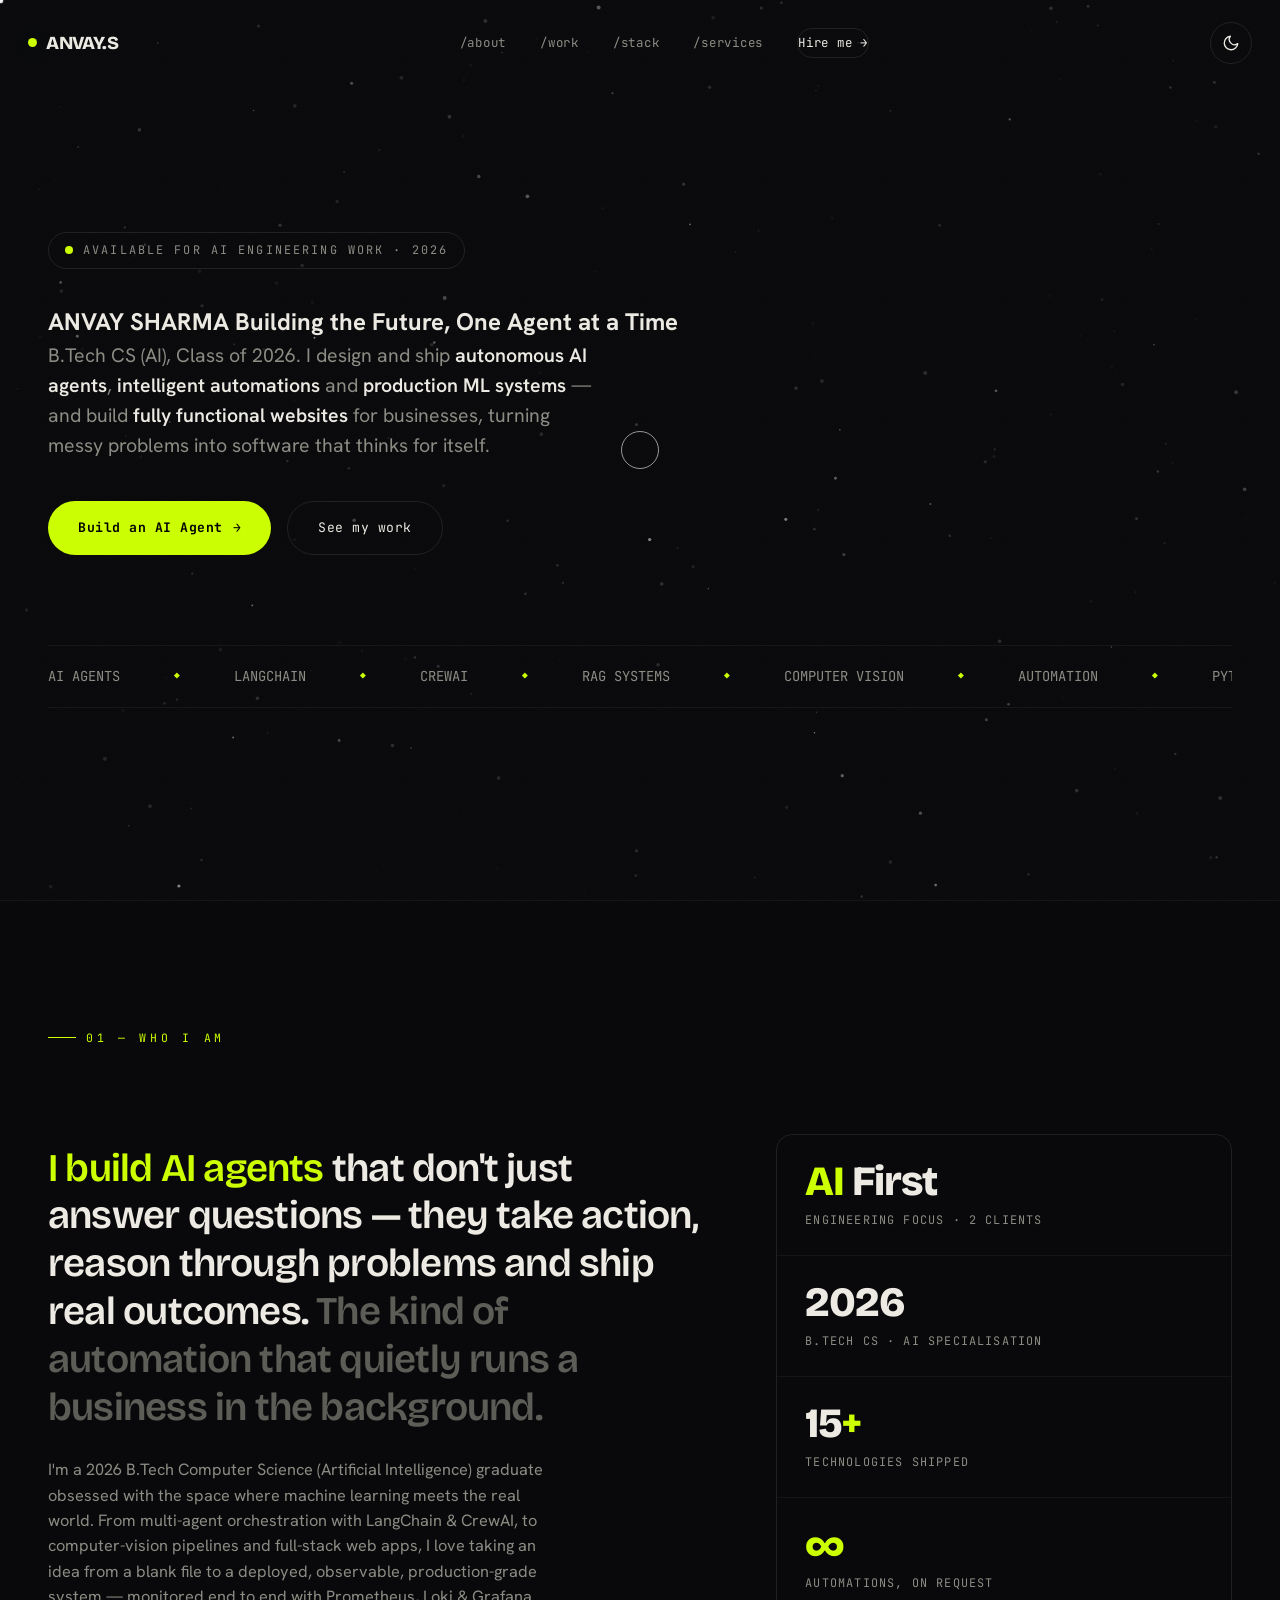
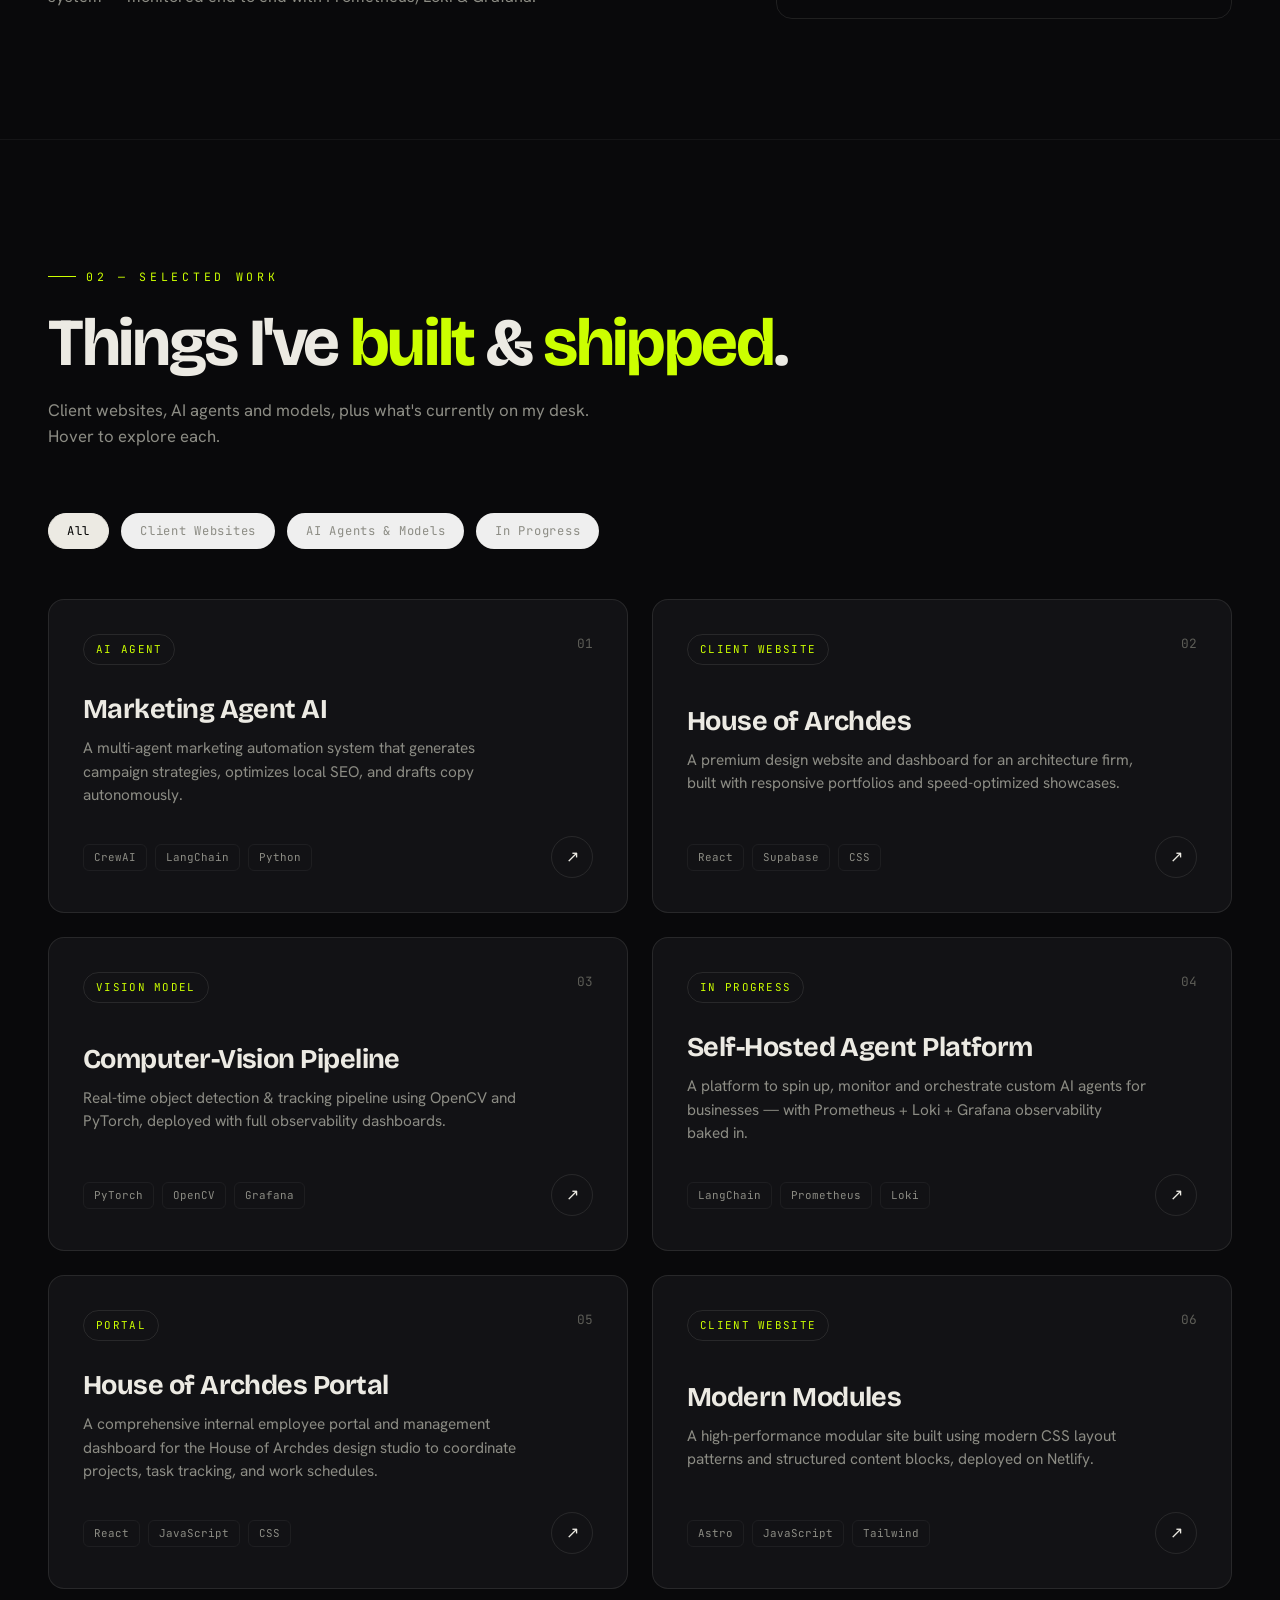
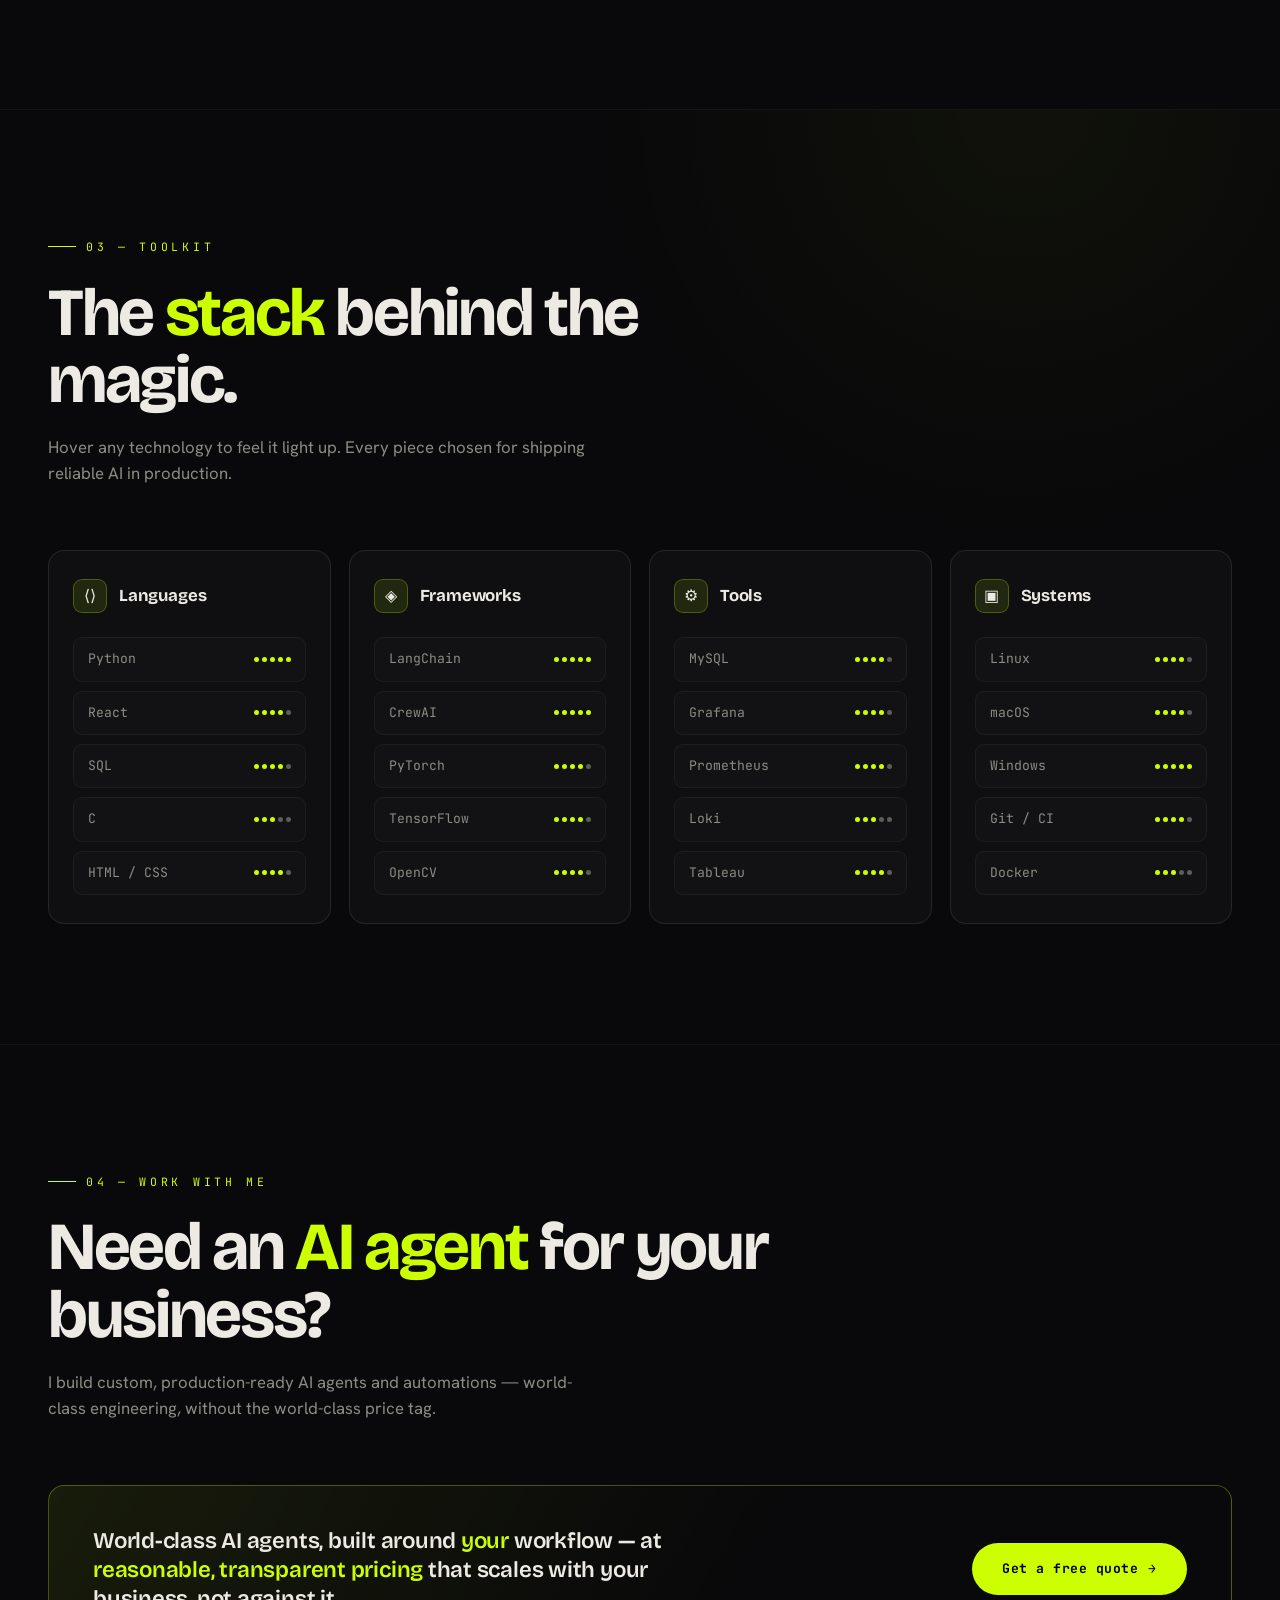
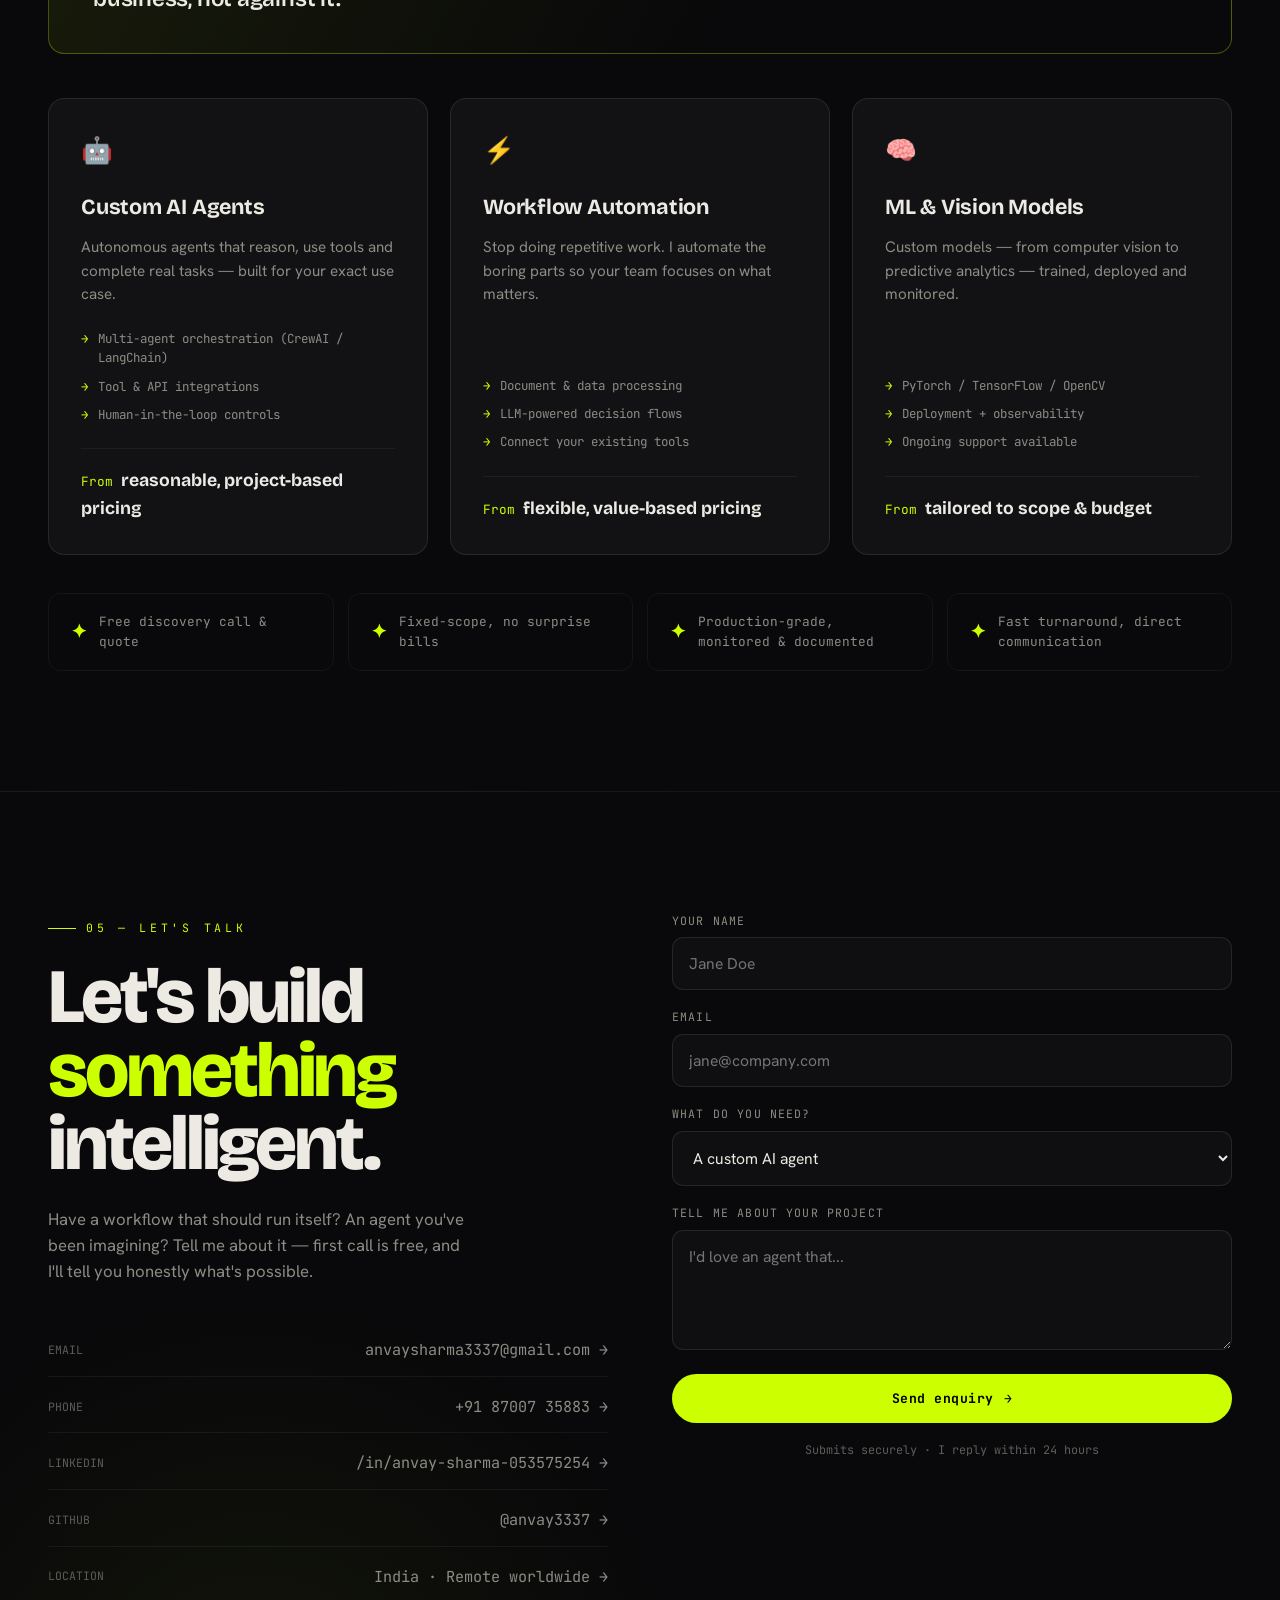
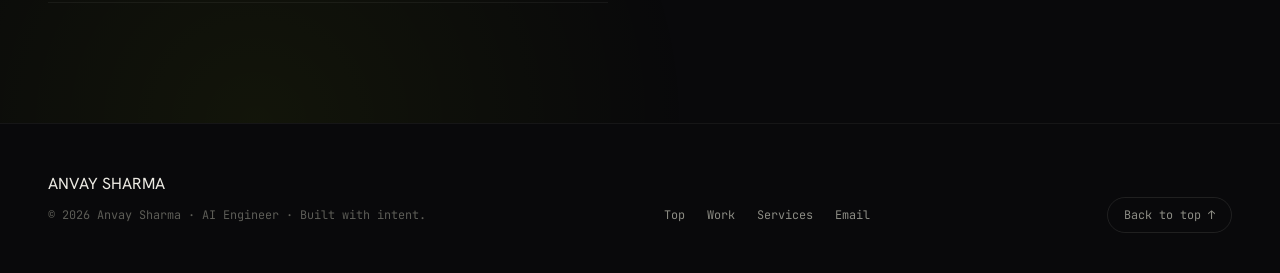
==== commit 99906add: "chore: update window title to just 'Anvay Sharma'" ====
--- a/anvay-portfolio/index.html
+++ b/anvay-portfolio/index.html
@@ -3,7 +3,7 @@
 <head>
 <meta charset="UTF-8" />
 <meta name="viewport" content="width=device-width, initial-scale=1.0" />
-<title>Anvay Sharma — Building the Future, One Agent at a Time</title>
+<title>Anvay Sharma</title>
 <meta name="description" content="Anvay Sharma — AI Engineer. I build world-class AI agents & automations for businesses." />
 <link rel="preconnect" href="https://fonts.googleapis.com">
 <link rel="preconnect" href="https://fonts.gstatic.com" crossorigin>
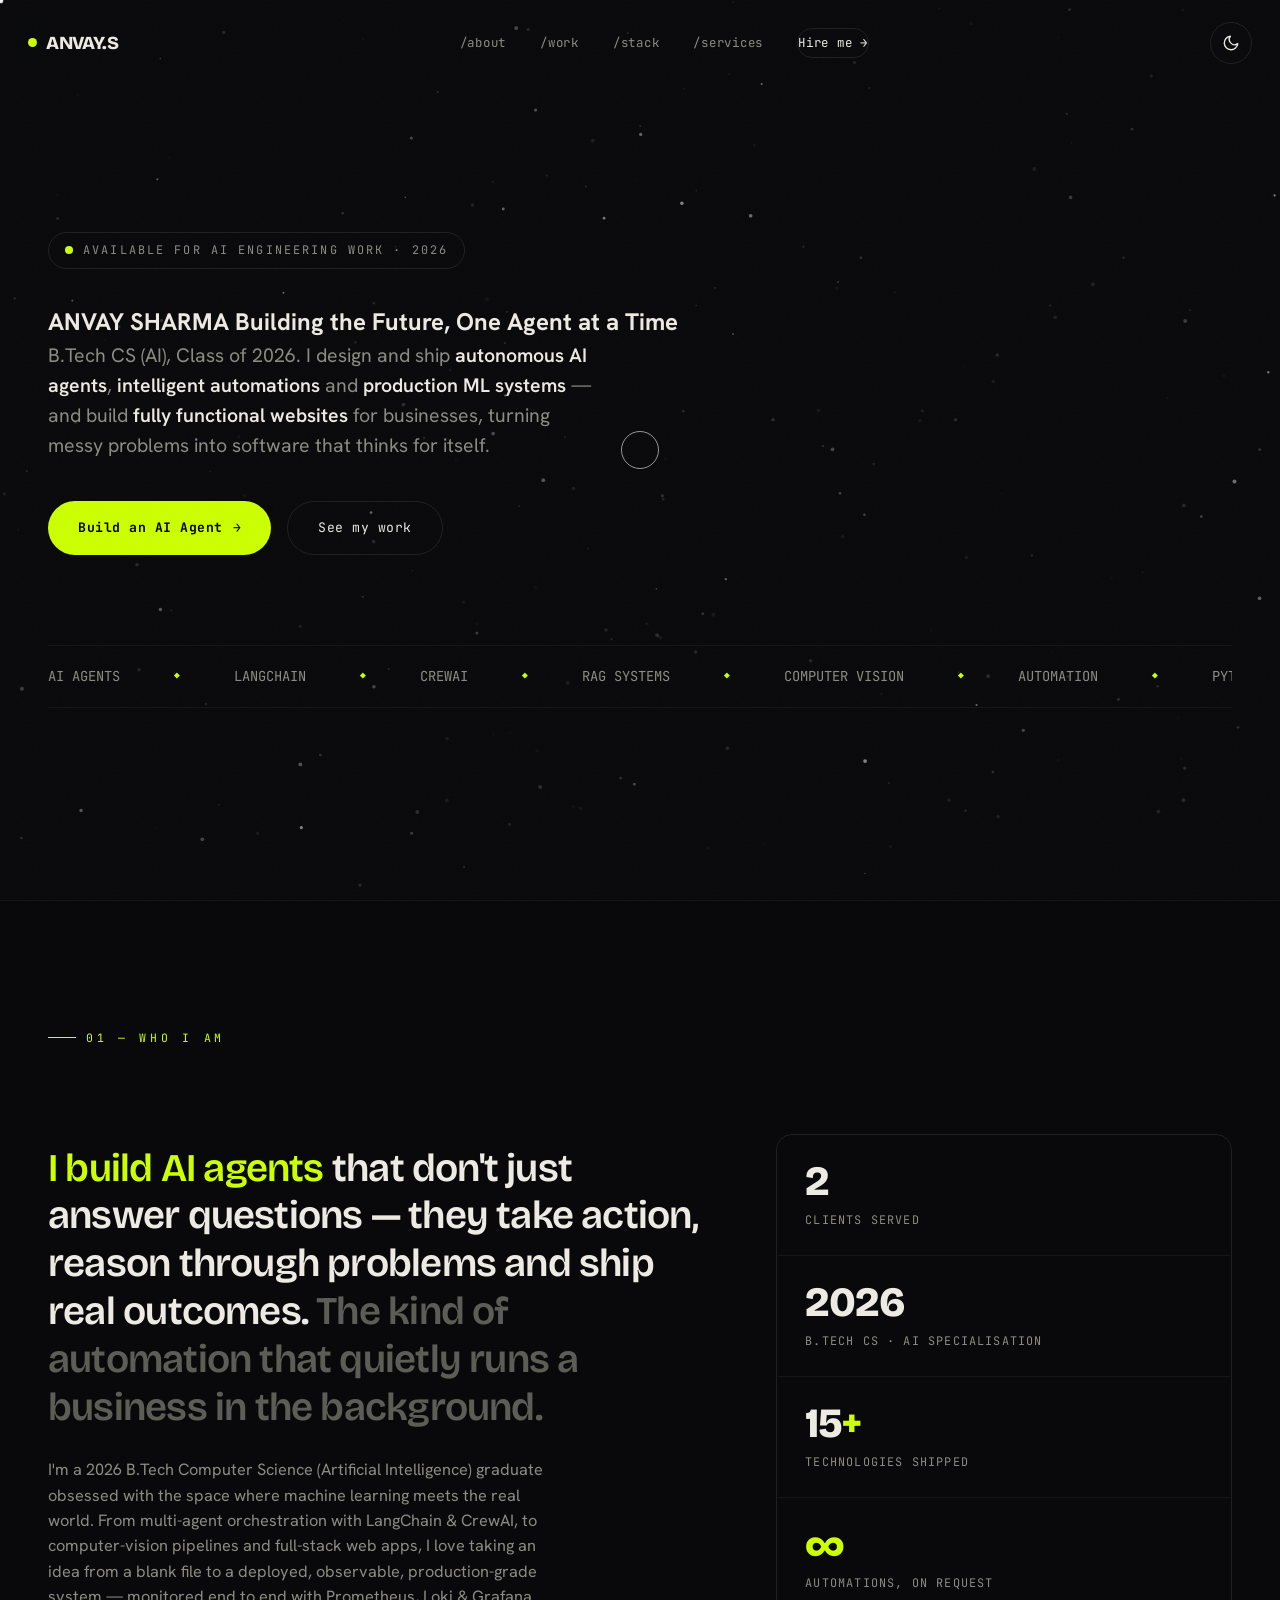
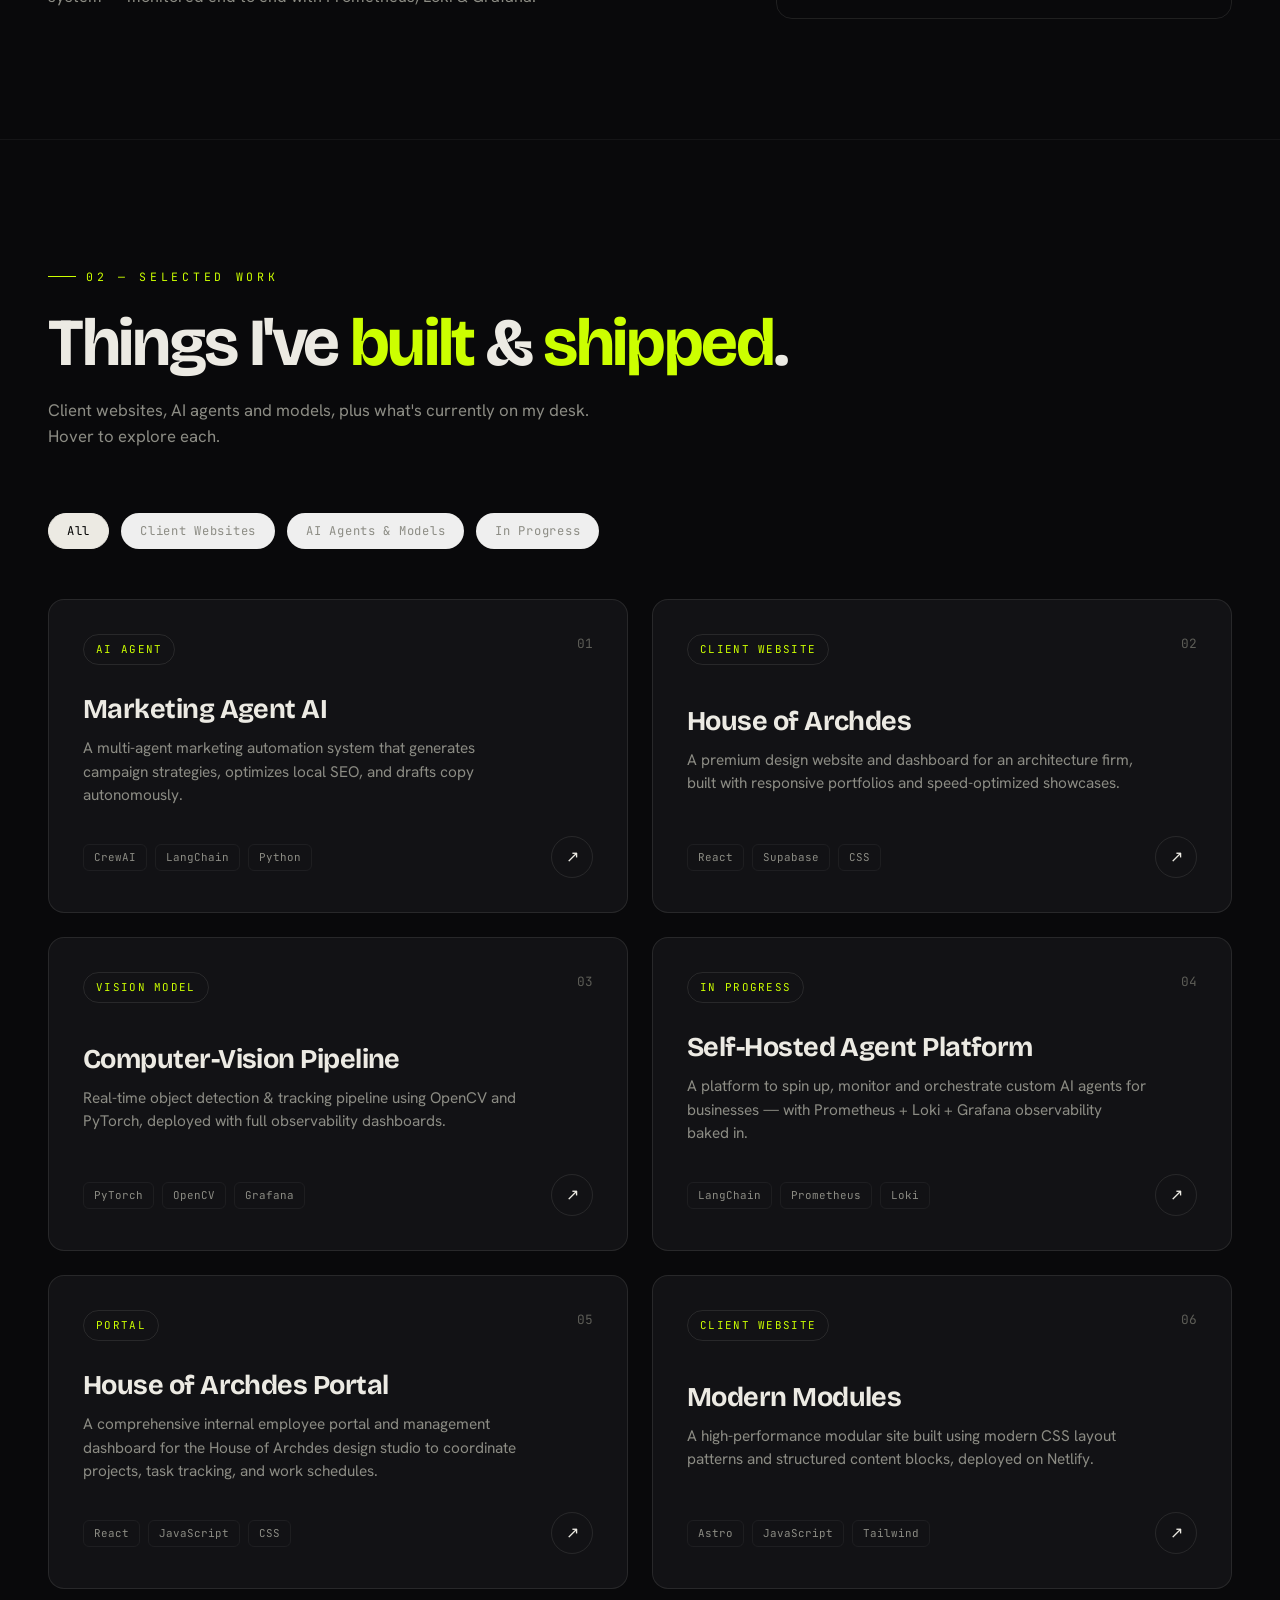
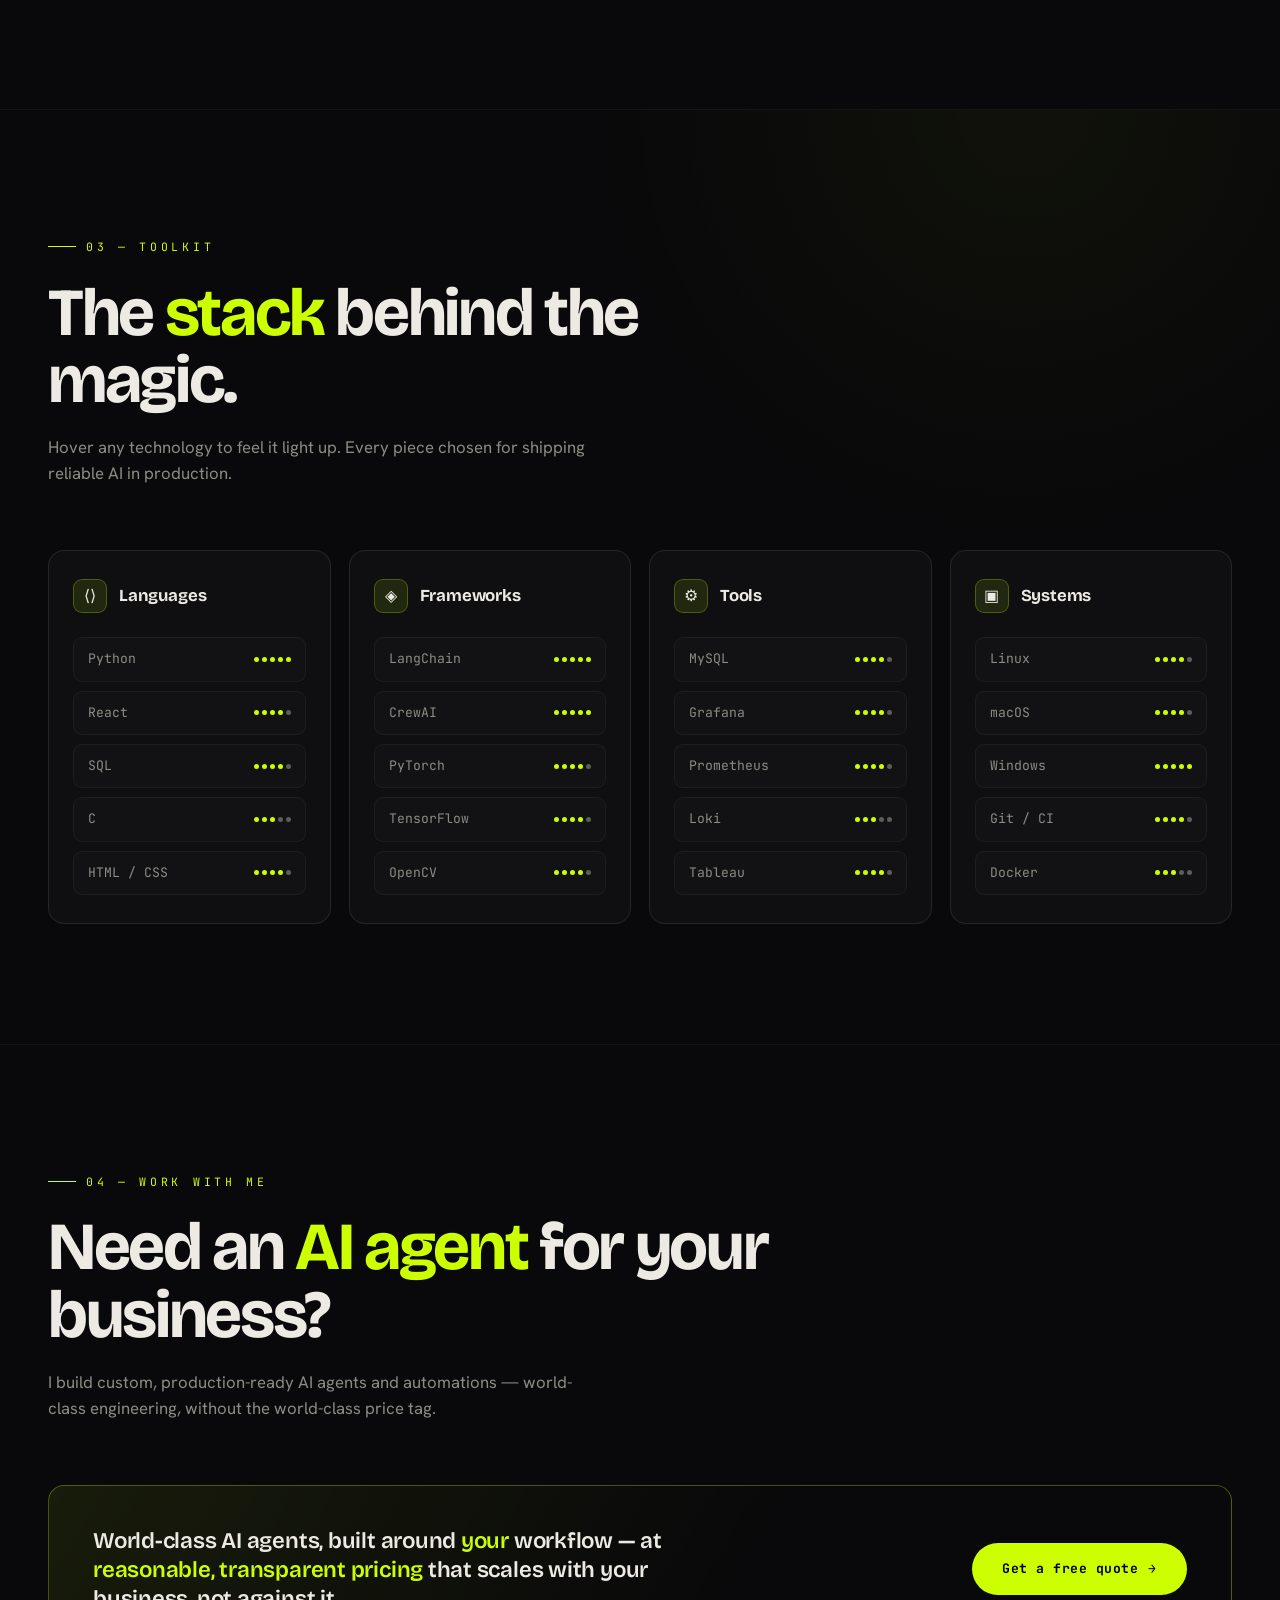
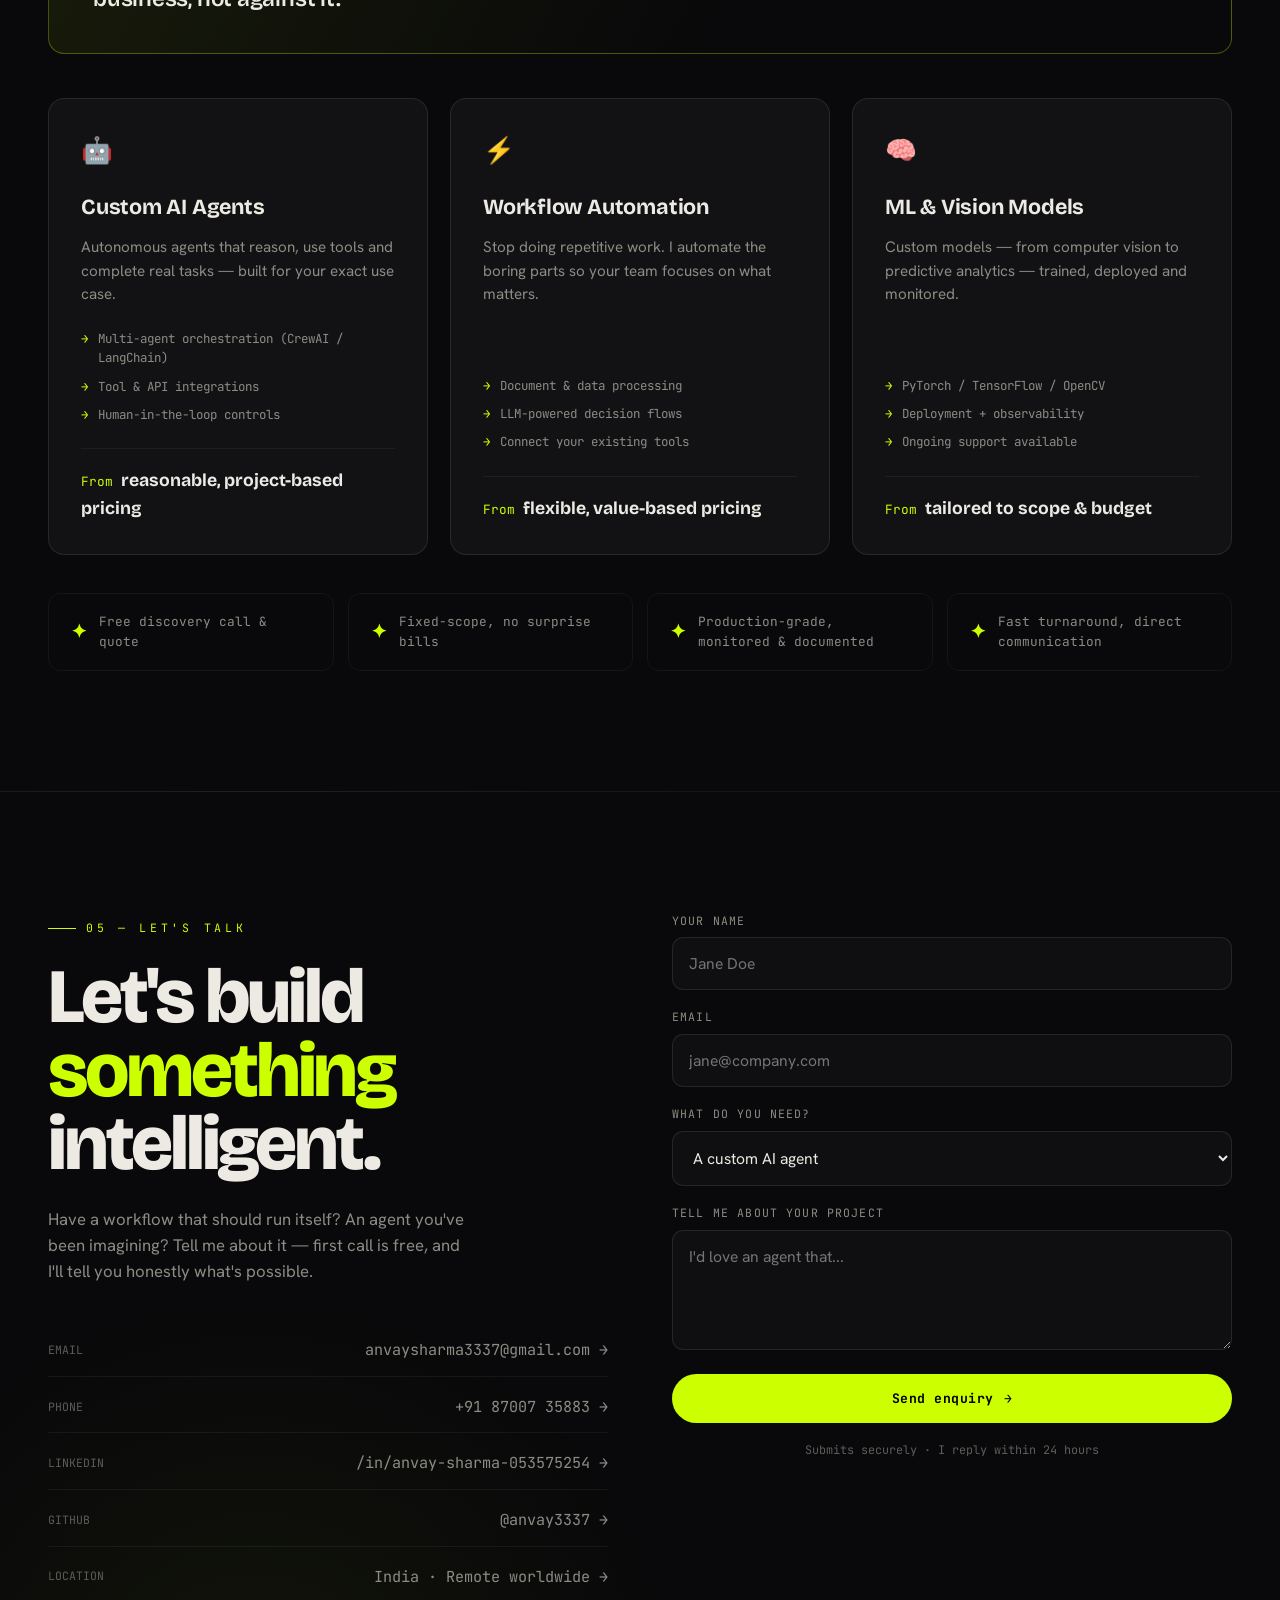
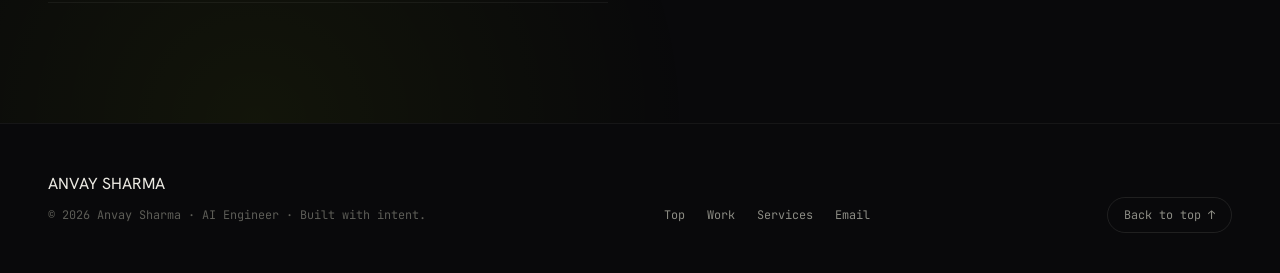
==== commit d3861bc8: "chore: update first stat card to display '2 Clients Served'" ====
--- a/anvay-portfolio/index.html
+++ b/anvay-portfolio/index.html
@@ -92,7 +92,7 @@
         </p>
       </div>
       <div class="stats reveal d1">
-        <div class="stat"><div class="n"><em>AI</em> First</div><div class="l">Engineering Focus · 2 Clients</div></div>
+        <div class="stat"><div class="n">2</div><div class="l">Clients Served</div></div>
         <div class="stat"><div class="n">2026</div><div class="l">B.Tech CS · AI Specialisation</div></div>
         <div class="stat"><div class="n">15<em>+</em></div><div class="l">Technologies Shipped</div></div>
         <div class="stat"><div class="n"><em>∞</em></div><div class="l">Automations, On Request</div></div>
